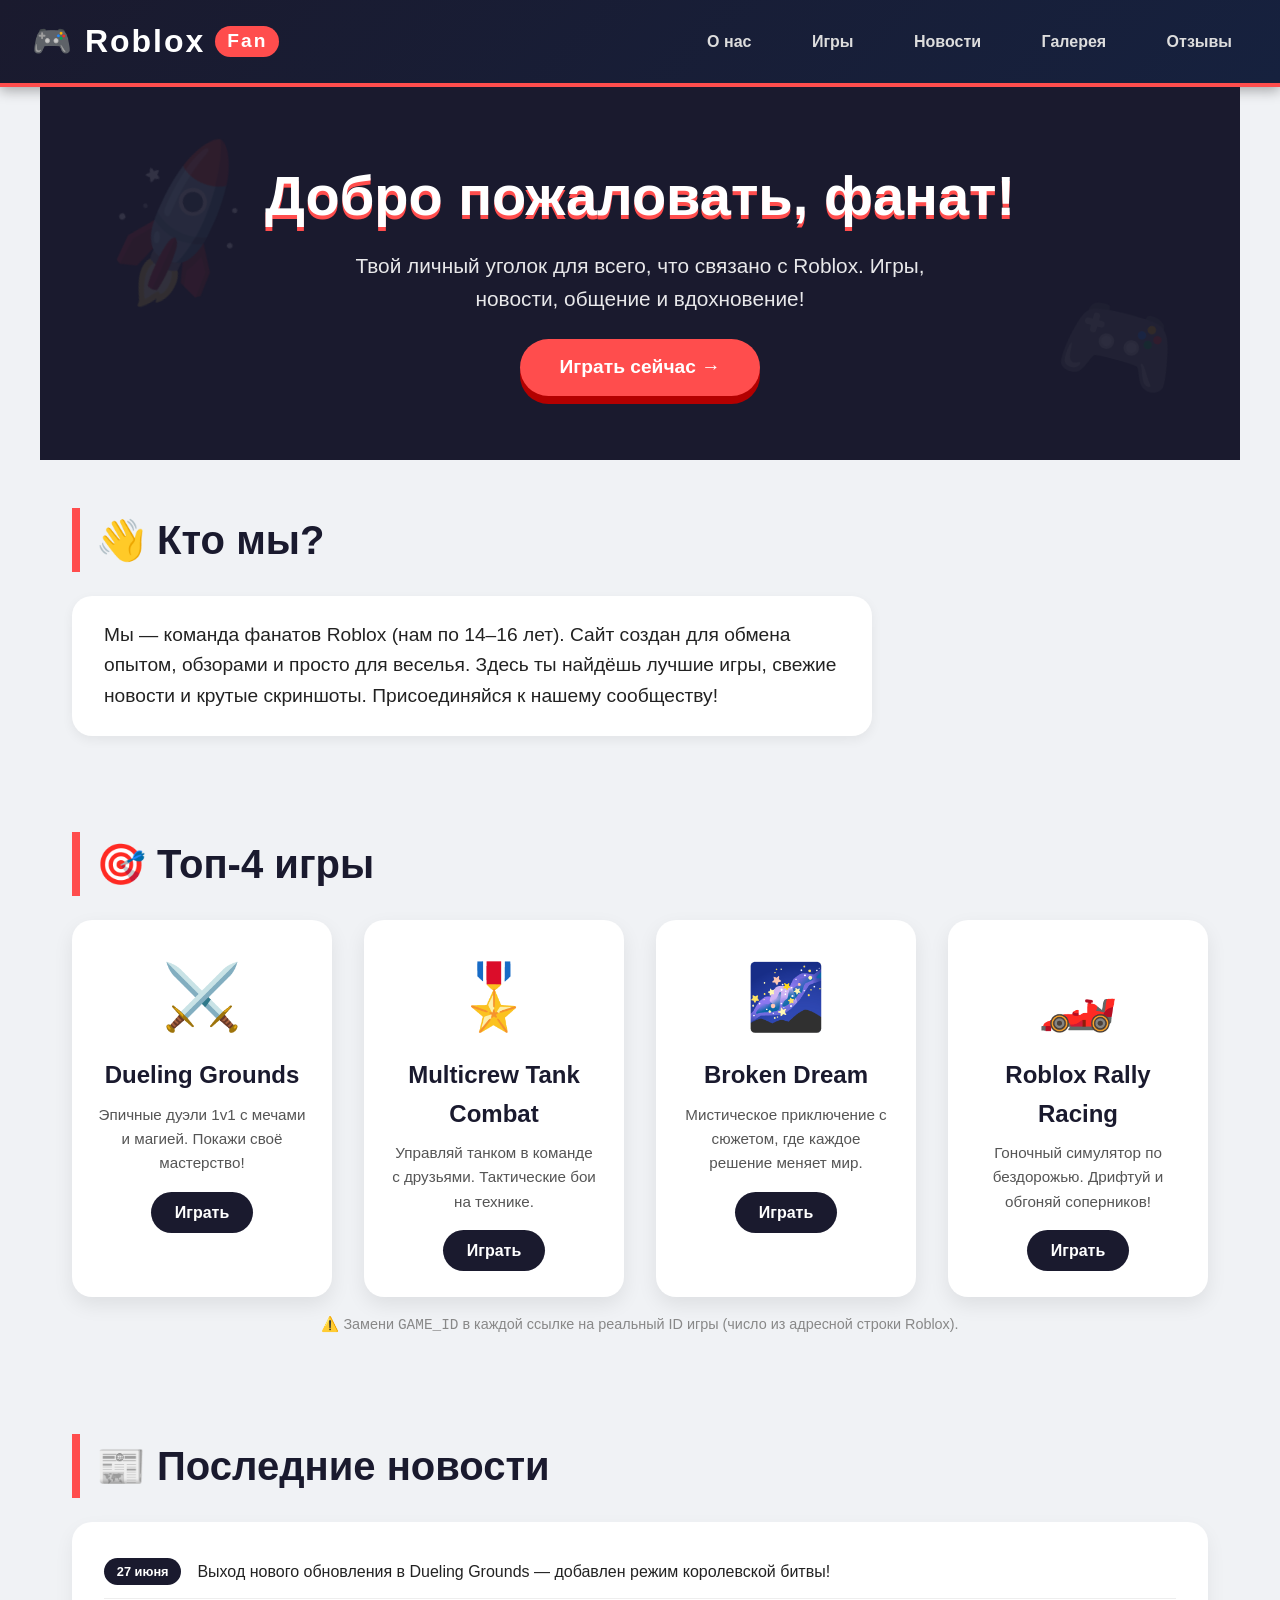
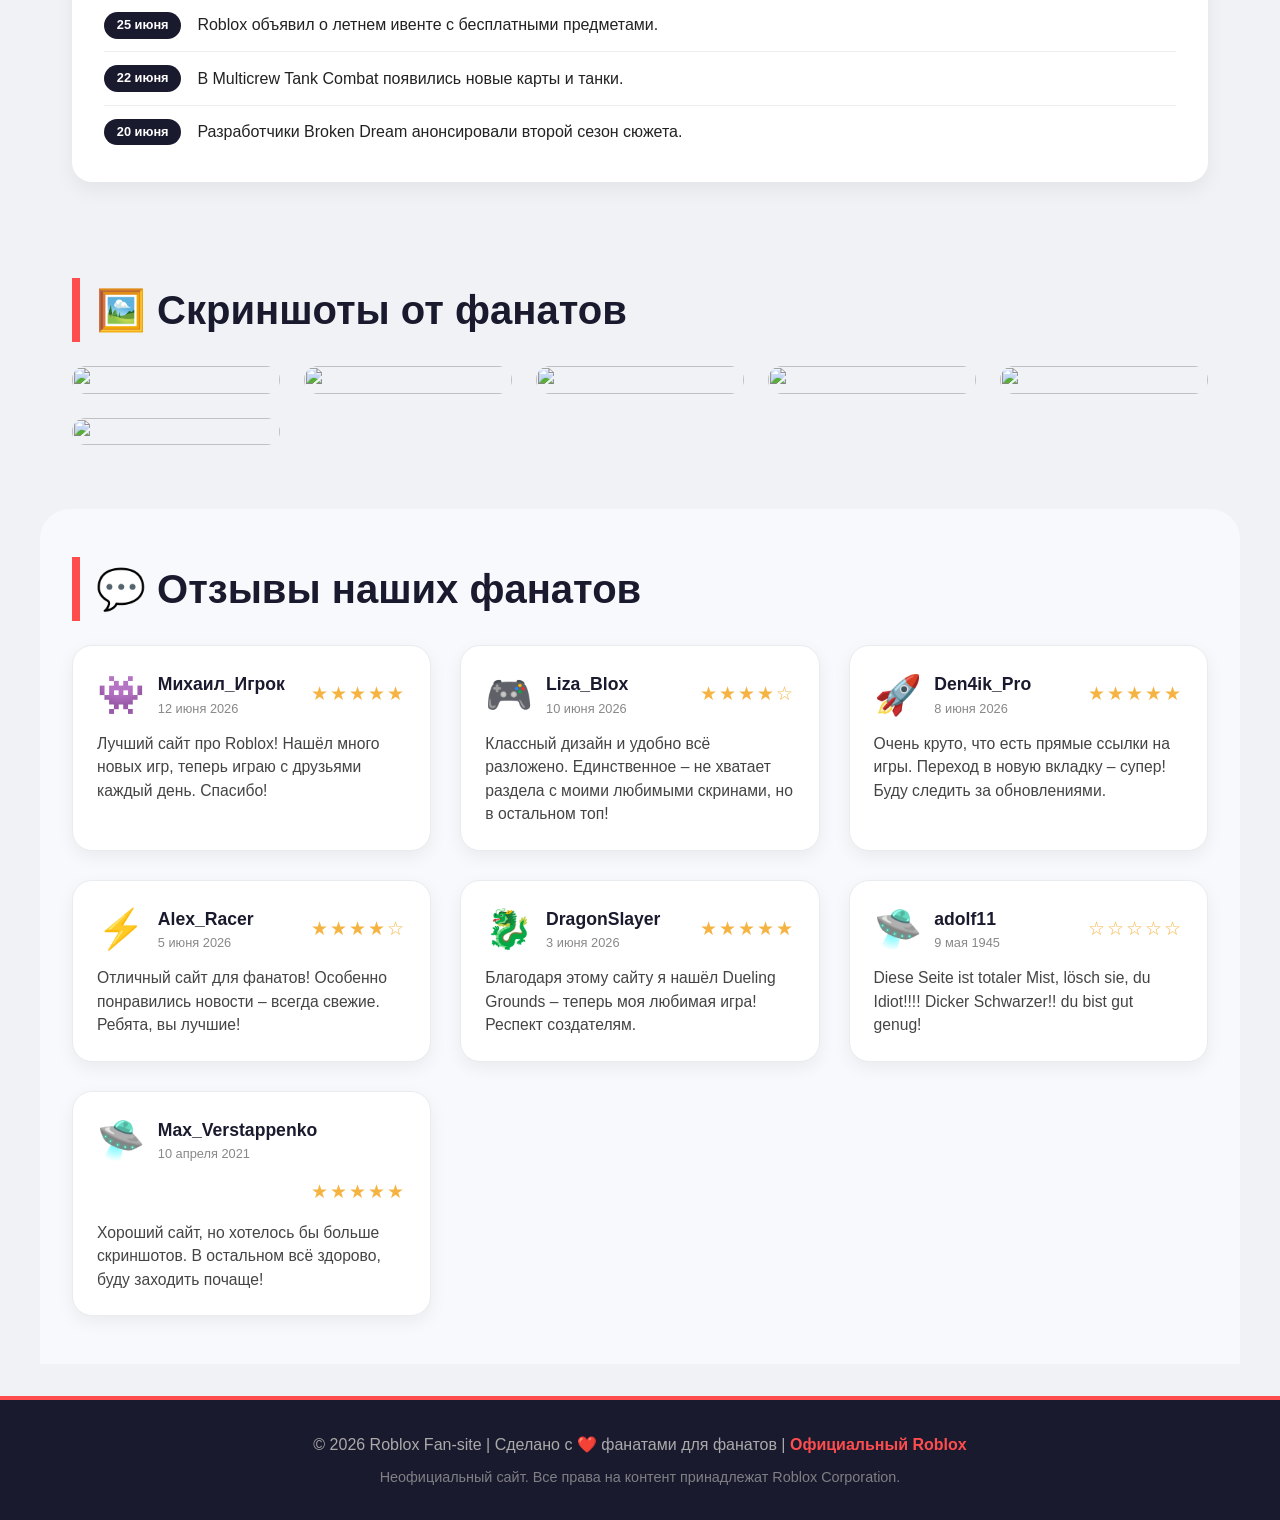
==== index.html @ 7254f6a6 "test" ====
<!DOCTYPE html>
<html lang="ru">
  <head>
    <meta charset="UTF-8" />
    <meta name="viewport" content="width=device-width, initial-scale=1.0" />
    <title>Roblox Фан-сайт</title>
    <style>
      /* ===== Глобальные стили ===== */
      * {
        margin: 0;
        padding: 0;
        box-sizing: border-box;
      }

      body {
        font-family: "Segoe UI", Tahoma, Geneva, Verdana, sans-serif;
        background: #f0f2f5;
        color: #222;
        line-height: 1.6;
      }

      a {
        text-decoration: none;
        color: inherit;
      }

      /* ===== Шапка ===== */
      header {
        background: linear-gradient(135deg, #1a1a2e, #16213e);
        color: white;
        padding: 1rem 2rem;
        display: flex;
        justify-content: space-between;
        align-items: center;
        flex-wrap: wrap;
        border-bottom: 4px solid #ff4d4d;
        box-shadow: 0 4px 12px rgba(0, 0, 0, 0.3);
      }

      .logo {
        font-size: 2rem;
        font-weight: 900;
        letter-spacing: 2px;
        display: flex;
        align-items: center;
        gap: 10px;
      }

      .logo span {
        background: #ff4d4d;
        padding: 0 12px;
        border-radius: 30px;
        font-size: 1.2rem;
        color: #fff;
      }

      nav a {
        color: #ddd;
        margin-left: 1.5rem;
        font-weight: 600;
        transition: 0.3s;
        padding: 0.5rem 1rem;
        border-radius: 30px;
      }

      nav a:hover {
        background: #ff4d4d;
        color: #fff;
        transform: scale(1.05);
      }

      /* ===== Герой ===== */
      .hero {
        background: #1a1a2e;
        color: white;
        text-align: center;
        padding: 4rem 2rem;
        position: relative;
        overflow: hidden;
      }

      .hero::before {
        content: "🚀";
        font-size: 8rem;
        position: absolute;
        left: 5%;
        top: 10%;
        opacity: 0.1;
        transform: rotate(-20deg);
      }

      .hero::after {
        content: "🎮";
        font-size: 6rem;
        position: absolute;
        right: 5%;
        bottom: 10%;
        opacity: 0.1;
        transform: rotate(15deg);
      }

      .hero h1 {
        font-size: 3.5rem;
        font-weight: 900;
        margin-bottom: 0.5rem;
        text-shadow: 0 4px 0 #ff4d4d;
      }

      .hero p {
        font-size: 1.3rem;
        max-width: 600px;
        margin: 0 auto 1.5rem;
        opacity: 0.9;
      }

      .btn {
        display: inline-block;
        background: #ff4d4d;
        color: #fff;
        padding: 0.8rem 2.5rem;
        border-radius: 50px;
        font-weight: 700;
        font-size: 1.2rem;
        transition: 0.3s;
        box-shadow: 0 8px 0 #b30000;
        border: none;
        cursor: pointer;
      }

      .btn:hover {
        transform: translateY(-4px);
        box-shadow: 0 12px 0 #b30000;
        background: #ff6666;
      }

      .btn:active {
        transform: translateY(4px);
        box-shadow: 0 4px 0 #b30000;
      }

      /* ===== Секции ===== */
      section {
        padding: 3rem 2rem;
        max-width: 1200px;
        margin: 0 auto;
      }

      h2 {
        font-size: 2.5rem;
        margin-bottom: 1.5rem;
        border-left: 8px solid #ff4d4d;
        padding-left: 1rem;
        color: #1a1a2e;
      }

      .card-grid {
        display: grid;
        grid-template-columns: repeat(auto-fit, minmax(250px, 1fr));
        gap: 2rem;
      }

      .card {
        background: white;
        border-radius: 20px;
        padding: 1.5rem;
        box-shadow: 0 8px 20px rgba(0, 0, 0, 0.08);
        transition: 0.3s;
        border: 2px solid transparent;
        text-align: center;
      }

      .card:hover {
        transform: translateY(-10px);
        border-color: #ff4d4d;
        box-shadow: 0 16px 40px rgba(255, 77, 77, 0.2);
      }

      .card .icon {
        font-size: 4rem;
        margin-bottom: 0.5rem;
      }

      .card h3 {
        font-size: 1.5rem;
        margin-bottom: 0.5rem;
        color: #1a1a2e;
      }

      .card p {
        color: #555;
        font-size: 0.95rem;
      }

      .card a {
        display: inline-block;
        margin-top: 1rem;
        background: #1a1a2e;
        color: white;
        padding: 0.5rem 1.5rem;
        border-radius: 30px;
        font-weight: 600;
        transition: 0.3s;
      }

      .card a:hover {
        background: #ff4d4d;
      }

      /* ===== Новости ===== */
      .news-list {
        list-style: none;
        background: white;
        border-radius: 20px;
        padding: 1.5rem 2rem;
        box-shadow: 0 8px 20px rgba(0, 0, 0, 0.06);
      }

      .news-list li {
        padding: 0.8rem 0;
        border-bottom: 1px solid #eee;
        display: flex;
        align-items: center;
        gap: 1rem;
      }

      .news-list li:last-child {
        border-bottom: none;
      }

      .news-list .date {
        background: #1a1a2e;
        color: white;
        padding: 0.2rem 0.8rem;
        border-radius: 30px;
        font-size: 0.8rem;
        font-weight: 700;
        white-space: nowrap;
      }

      /* ===== Галерея ===== */
      .gallery {
        display: grid;
        grid-template-columns: repeat(auto-fit, minmax(200px, 1fr));
        gap: 1.5rem;
      }

      /* ===== Исправление для картинок в галерее ===== */
      .gallery-item {
        overflow: hidden; /* чтобы ничего не вылезало за рамки */
        border-radius: 20px; /* закругление уже есть, но повторим для чёткости */
      }

      .gallery-item img {
        width: 100%;
        height: 100%;
        object-fit: cover; /* картинка заполнит контейнер без искажений */
        display: block; /* убирает лишний отступ снизу */
      }

      .gallery-item:hover {
        transform: scale(1.03) rotate(1deg);
        background: #ff4d4d;
      }

      /* ===== Футер ===== */
      footer {
        background: #1a1a2e;
        color: #aaa;
        text-align: center;
        padding: 2rem 1rem;
        margin-top: 2rem;
        border-top: 4px solid #ff4d4d;
      }

      footer a {
        color: #ff4d4d;
        font-weight: 600;
      }

      footer a:hover {
        text-decoration: underline;
      }

      /* ===== Отзывы ===== */
      #reviews {
        background: #f8f9fc;
        border-radius: 30px 30px 0 0;
        padding: 3rem 2rem;
        margin-top: 1rem;
      }

      .reviews-grid {
        display: grid;
        grid-template-columns: repeat(auto-fit, minmax(280px, 1fr));
        gap: 1.8rem;
      }

      .review-card {
        background: white;
        border-radius: 20px;
        padding: 1.5rem;
        box-shadow: 0 6px 18px rgba(0, 0, 0, 0.06);
        transition: 0.3s;
        border: 1px solid #e9ecef;
      }

      .review-card:hover {
        transform: translateY(-6px);
        box-shadow: 0 12px 28px rgba(255, 77, 77, 0.15);
        border-color: #ff4d4d;
      }

      .review-header {
        display: flex;
        align-items: center;
        gap: 0.8rem;
        margin-bottom: 0.8rem;
        flex-wrap: wrap;
      }

      .avatar {
        font-size: 2.4rem;
        line-height: 1;
      }

      .review-name {
        font-weight: 700;
        color: #1a1a2e;
        font-size: 1.1rem;
      }

      .review-date {
        font-size: 0.8rem;
        color: #888;
      }

      .review-stars {
        margin-left: auto;
        color: #f5b342;
        font-size: 1.2rem;
        letter-spacing: 2px;
      }

      .review-text {
        color: #444;
        font-size: 0.98rem;
        line-height: 1.5;
        margin-top: 0.2rem;
      }

      /* ===== Адаптивность ===== */
      @media (max-width: 700px) {
        header {
          flex-direction: column;
          gap: 1rem;
          text-align: center;
        }
        nav a {
          margin: 0 0.5rem;
          display: inline-block;
        }
        .hero h1 {
          font-size: 2.5rem;
        }
        .hero p {
          font-size: 1rem;
        }
        h2 {
          font-size: 2rem;
        }
      }
      /* ===== Модальное окно ===== */
      .modal {
        display: none;
        position: fixed;
        z-index: 9999;
        left: 0;
        top: 0;
        width: 100%;
        height: 100%;
        background-color: rgba(0, 0, 0, 0.92);
        align-items: center;
        justify-content: center;
        animation: fadeIn 0.3s ease;
      }

      .modal-content {
        max-width: 90%;
        max-height: 90%;
        border-radius: 16px;
        box-shadow: 0 0 40px rgba(255, 77, 77, 0.3);
        display: block;
        object-fit: contain;
      }

      .modal-close {
        position: absolute;
        top: 30px;
        right: 40px;
        color: #fff;
        font-size: 50px;
        font-weight: 700;
        cursor: pointer;
        transition: 0.2s;
        line-height: 1;
      }

      .modal-close:hover {
        color: #ff4d4d;
        transform: rotate(90deg);
      }

      #modalCaption {
        position: absolute;
        bottom: 40px;
        left: 50%;
        transform: translateX(-50%);
        color: #fff;
        font-size: 1.2rem;
        background: rgba(0, 0, 0, 0.6);
        padding: 10px 24px;
        border-radius: 30px;
        backdrop-filter: blur(4px);
      }

      @keyframes fadeIn {
        from {
          opacity: 0;
          transform: scale(0.9);
        }
        to {
          opacity: 1;
          transform: scale(1);
        }
      }

      /* Адаптив для модалки */
      @media (max-width: 700px) {
        .modal-close {
          top: 20px;
          right: 20px;
          font-size: 36px;
        }
        #modalCaption {
          font-size: 0.9rem;
          padding: 6px 16px;
          bottom: 20px;
        }
      }
    </style>
  </head>
  <body>
    <!-- ===== ШАПКА ===== -->
    <header>
      <div class="logo">🎮 Roblox<span>Fan</span></div>
      <nav>
        <a href="#about">О нас</a>
        <a href="#games">Игры</a>
        <a href="#news">Новости</a>
        <a href="#gallery">Галерея</a>
        <a href="#reviews">Отзывы</a>
        <!-- ← этот новый -->
      </nav>
    </header>

    <!-- ===== ГЕРОЙ ===== -->
    <section class="hero">
      <h1>Добро пожаловать, фанат!</h1>
      <p>
        Твой личный уголок для всего, что связано с Roblox. Игры, новости,
        общение и вдохновение!
      </p>
      <a
        href="https://www.roblox.com"
        target="_blank"
        rel="noopener noreferrer"
        class="btn"
        >Играть сейчас →</a
      >
    </section>

    <!-- ===== О НАС ===== -->
    <section id="about">
      <h2>👋 Кто мы?</h2>
      <p
        style="
          font-size: 1.2rem;
          max-width: 800px;
          background: white;
          padding: 1.5rem 2rem;
          border-radius: 20px;
          box-shadow: 0 4px 12px rgba(0, 0, 0, 0.06);
        "
      >
        Мы — команда фанатов Roblox (нам по 14–16 лет). Сайт создан для обмена
        опытом, обзорами и просто для веселья. Здесь ты найдёшь лучшие игры,
        свежие новости и крутые скриншоты. Присоединяйся к нашему сообществу!
      </p>
    </section>

    <!-- ===== ЛЮБИМЫЕ ИГРЫ (заменены на твои) ===== -->
    <section id="games">
      <h2>🎯 Топ-4 игры</h2>
      <div class="card-grid">
        <!-- 1. Dueling Grounds -->
        <div class="card">
          <div class="icon">⚔️</div>
          <h3>Dueling Grounds</h3>
          <p>Эпичные дуэли 1v1 с мечами и магией. Покажи своё мастерство!</p>
          <a
            href="https://www.roblox.com/games/94217045453265/Dueling-Grounds"
            target="_blank"
            rel="noopener noreferrer"
            >Играть</a
          >
        </div>
        <!-- 2. Multicrew Tank Combat -->
        <div class="card">
          <div class="icon">🎖️</div>
          <h3>Multicrew Tank Combat</h3>
          <p>
            Управляй танком в команде с друзьями. Тактические бои на технике.
          </p>
          <a
            href="https://www.roblox.com/games/GAME_ID/Multicrew-Tank-Combat"
            target="_blank"
            rel="noopener noreferrer"
            >Играть</a
          >
        </div>
        <!-- 3. Broken Dream -->
        <div class="card">
          <div class="icon">🌌</div>
          <h3>Broken Dream</h3>
          <p>
            Мистическое приключение с сюжетом, где каждое решение меняет мир.
          </p>
          <a
            href="https://www.roblox.com/games/GAME_ID/Broken-Dream"
            target="_blank"
            rel="noopener noreferrer"
            >Играть</a
          >
        </div>
        <!-- 4. Roblox Rally Racing -->
        <div class="card">
          <div class="icon">🏎️</div>
          <h3>Roblox Rally Racing</h3>
          <p>Гоночный симулятор по бездорожью. Дрифтуй и обгоняй соперников!</p>
          <a
            href="https://www.roblox.com/games/GAME_ID/Roblox-Rally-Racing"
            target="_blank"
            rel="noopener noreferrer"
            >Играть</a
          >
        </div>
      </div>
      <!-- Подсказка по замене ID -->
      <p
        style="
          margin-top: 1rem;
          font-size: 0.9rem;
          color: #888;
          text-align: center;
        "
      >
        ⚠️ Замени <code>GAME_ID</code> в каждой ссылке на реальный ID игры
        (число из адресной строки Roblox).
      </p>
    </section>

    <!-- ===== НОВОСТИ ===== -->
    <section id="news">
      <h2>📰 Последние новости</h2>
      <ul class="news-list">
        <li>
          <span class="date">27 июня</span> Выход нового обновления в Dueling
          Grounds — добавлен режим королевской битвы!
        </li>
        <li>
          <span class="date">25 июня</span> Roblox объявил о летнем ивенте с
          бесплатными предметами.
        </li>
        <li>
          <span class="date">22 июня</span> В Multicrew Tank Combat появились
          новые карты и танки.
        </li>
        <li>
          <span class="date">20 июня</span> Разработчики Broken Dream
          анонсировали второй сезон сюжета.
        </li>
      </ul>
    </section>

    <!-- ===== ГАЛЕРЕЯ ===== -->
    <section id="gallery">
      <h2>🖼️ Скриншоты от фанатов</h2>
      <div class="gallery">
        <div class="gallery-item">
          <img
            class=""
            src="https://tr.rbxcdn.com/180DAY-9b030fc8ed119bd354ba9e9aab7adaa2/768/432/Image/Webp/noFilter"
            alt=""
          />
        </div>
        <div class="gallery-item">
          <img
            class=""
            src="https://tr.rbxcdn.com/180DAY-9b030fc8ed119bd354ba9e9aab7adaa2/768/432/Image/Webp/noFilter"
            alt=""
          />
        </div>
        <div class="gallery-item">
          <img
            class=""
            src="https://tr.rbxcdn.com/180DAY-9b030fc8ed119bd354ba9e9aab7adaa2/768/432/Image/Webp/noFilter"
            alt=""
          />
        </div>
        <div class="gallery-item">
          <img
            class=""
            src="https://tr.rbxcdn.com/180DAY-9b030fc8ed119bd354ba9e9aab7adaa2/768/432/Image/Webp/noFilter"
            alt=""
          />
        </div>
        <div class="gallery-item">
          <img
            class=""
            src="https://tr.rbxcdn.com/180DAY-9b030fc8ed119bd354ba9e9aab7adaa2/768/432/Image/Webp/noFilter"
            alt=""
          />
        </div>
        <div class="gallery-item">
          <img
            class=""
            src="https://tr.rbxcdn.com/180DAY-9b030fc8ed119bd354ba9e9aab7adaa2/768/432/Image/Webp/noFilter"
            alt=""
          />
        </div>
      </div>
    </section>
    <!-- ===== ОТЗЫВЫ ===== -->
    <section id="reviews">
      <h2>💬 Отзывы наших фанатов</h2>
      <div class="reviews-grid">
        <!-- Отзыв 1 -->
        <div class="review-card">
          <div class="review-header">
            <span class="avatar">👾</span>
            <div>
              <div class="review-name">Михаил_Игрок</div>
              <div class="review-date">12 июня 2026</div>
            </div>
            <div class="review-stars">★★★★★</div>
          </div>
          <p class="review-text">
            Лучший сайт про Roblox! Нашёл много новых игр, теперь играю с
            друзьями каждый день. Спасибо!
          </p>
        </div>

        <!-- Отзыв 2 -->
        <div class="review-card">
          <div class="review-header">
            <span class="avatar">🎮</span>
            <div>
              <div class="review-name">Liza_Blox</div>
              <div class="review-date">10 июня 2026</div>
            </div>
            <div class="review-stars">★★★★☆</div>
          </div>
          <p class="review-text">
            Классный дизайн и удобно всё разложено. Единственное – не хватает
            раздела с моими любимыми скринами, но в остальном топ!
          </p>
        </div>

        <!-- Отзыв 3 -->
        <div class="review-card">
          <div class="review-header">
            <span class="avatar">🚀</span>
            <div>
              <div class="review-name">Den4ik_Pro</div>
              <div class="review-date">8 июня 2026</div>
            </div>
            <div class="review-stars">★★★★★</div>
          </div>
          <p class="review-text">
            Очень круто, что есть прямые ссылки на игры. Переход в новую вкладку
            – супер! Буду следить за обновлениями.
          </p>
        </div>

        <!-- Отзыв 4 -->
        <div class="review-card">
          <div class="review-header">
            <span class="avatar">⚡</span>
            <div>
              <div class="review-name">Alex_Racer</div>
              <div class="review-date">5 июня 2026</div>
            </div>
            <div class="review-stars">★★★★☆</div>
          </div>
          <p class="review-text">
            Отличный сайт для фанатов! Особенно понравились новости – всегда
            свежие. Ребята, вы лучшие!
          </p>
        </div>

        <!-- Отзыв 5 -->
        <div class="review-card">
          <div class="review-header">
            <span class="avatar">🐉</span>
            <div>
              <div class="review-name">DragonSlayer</div>
              <div class="review-date">3 июня 2026</div>
            </div>
            <div class="review-stars">★★★★★</div>
          </div>
          <p class="review-text">
            Благодаря этому сайту я нашёл Dueling Grounds – теперь моя любимая
            игра! Респект создателям.
          </p>
        </div>

        <!-- Отзыв 6 -->
        <div class="review-card">
          <div class="review-header">
            <span class="avatar">🛸</span>
            <div>
              <div class="review-name">adolf11</div>
              <div class="review-date">9 мая 1945</div>
            </div>
            <div class="review-stars">☆☆☆☆☆</div>
          </div>
          <p class="review-text">
            Diese Seite ist totaler Mist, lösch sie, du Idiot!!!! Dicker
            Schwarzer!! du bist gut genug!
          </p>
        </div>
        <div class="review-card">
          <div class="review-header">
            <span class="avatar">🛸</span>
            <div>
              <div class="review-name">Max_Verstappenko</div>
              <div class="review-date">10 апреля 2021</div>
            </div>
            <div class="review-stars">★★★★★</div>
          </div>
          <p class="review-text">
            Хороший сайт, но хотелось бы больше скриншотов. В остальном всё
            здорово, буду заходить почаще!
          </p>
        </div>
      </div>
    </section>
    <!-- ===== ФУТЕР ===== -->
    <footer>
      <p>
        © 2026 Roblox Fan-site | Сделано с ❤️ фанатами для фанатов |
        <a
          href="https://www.roblox.com"
          target="_blank"
          rel="noopener noreferrer"
          >Официальный Roblox</a
        >
      </p>
      <p style="margin-top: 0.5rem; font-size: 0.9rem; opacity: 0.7">
        Неофициальный сайт. Все права на контент принадлежат Roblox Corporation.
      </p>
    </footer>
    <!-- ===== МОДАЛЬНОЕ ОКНО ДЛЯ ПРОСМОТРА КАРТИНОК ===== -->
    <div id="imageModal" class="modal">
      <span class="modal-close">&times;</span>
      <img
        class="modal-content"
        id="modalImage"
        src=""
        alt="Увеличенное изображение"
      />
      <div id="modalCaption"></div>
    </div>
    <script>
      // Получаем элементы модального окна
      var modal = document.getElementById("imageModal");
      var modalImg = document.getElementById("modalImage");
      var caption = document.getElementById("modalCaption");
      var closeBtn = document.getElementsByClassName("modal-close")[0];

      // Клик по любой картинке в галерее (используем делегирование)
      document
        .querySelector(".gallery")
        .addEventListener("click", function (e) {
          var img = e.target.closest("img");
          if (!img) return; // если кликнули не по картинке

          // Открываем модальное окно
          modal.style.display = "flex";
          modalImg.src = img.src;
          caption.textContent = img.alt || "Скриншот";
          document.body.style.overflow = "hidden"; // блокируем скролл
        });

      // Закрытие по кнопке ✕
      closeBtn.addEventListener("click", function () {
        modal.style.display = "none";
        document.body.style.overflow = "auto";
      });

      // Закрытие по клику на фон (сам модальный контейнер)
      modal.addEventListener("click", function (e) {
        if (e.target === modal) {
          modal.style.display = "none";
          document.body.style.overflow = "auto";
        }
      });

      // Закрытие по клавише ESC
      document.addEventListener("keydown", function (e) {
        if (e.key === "Escape" && modal.style.display === "flex") {
          modal.style.display = "none";
          document.body.style.overflow = "auto";
        }
      });
    </script>
  </body>
</html>
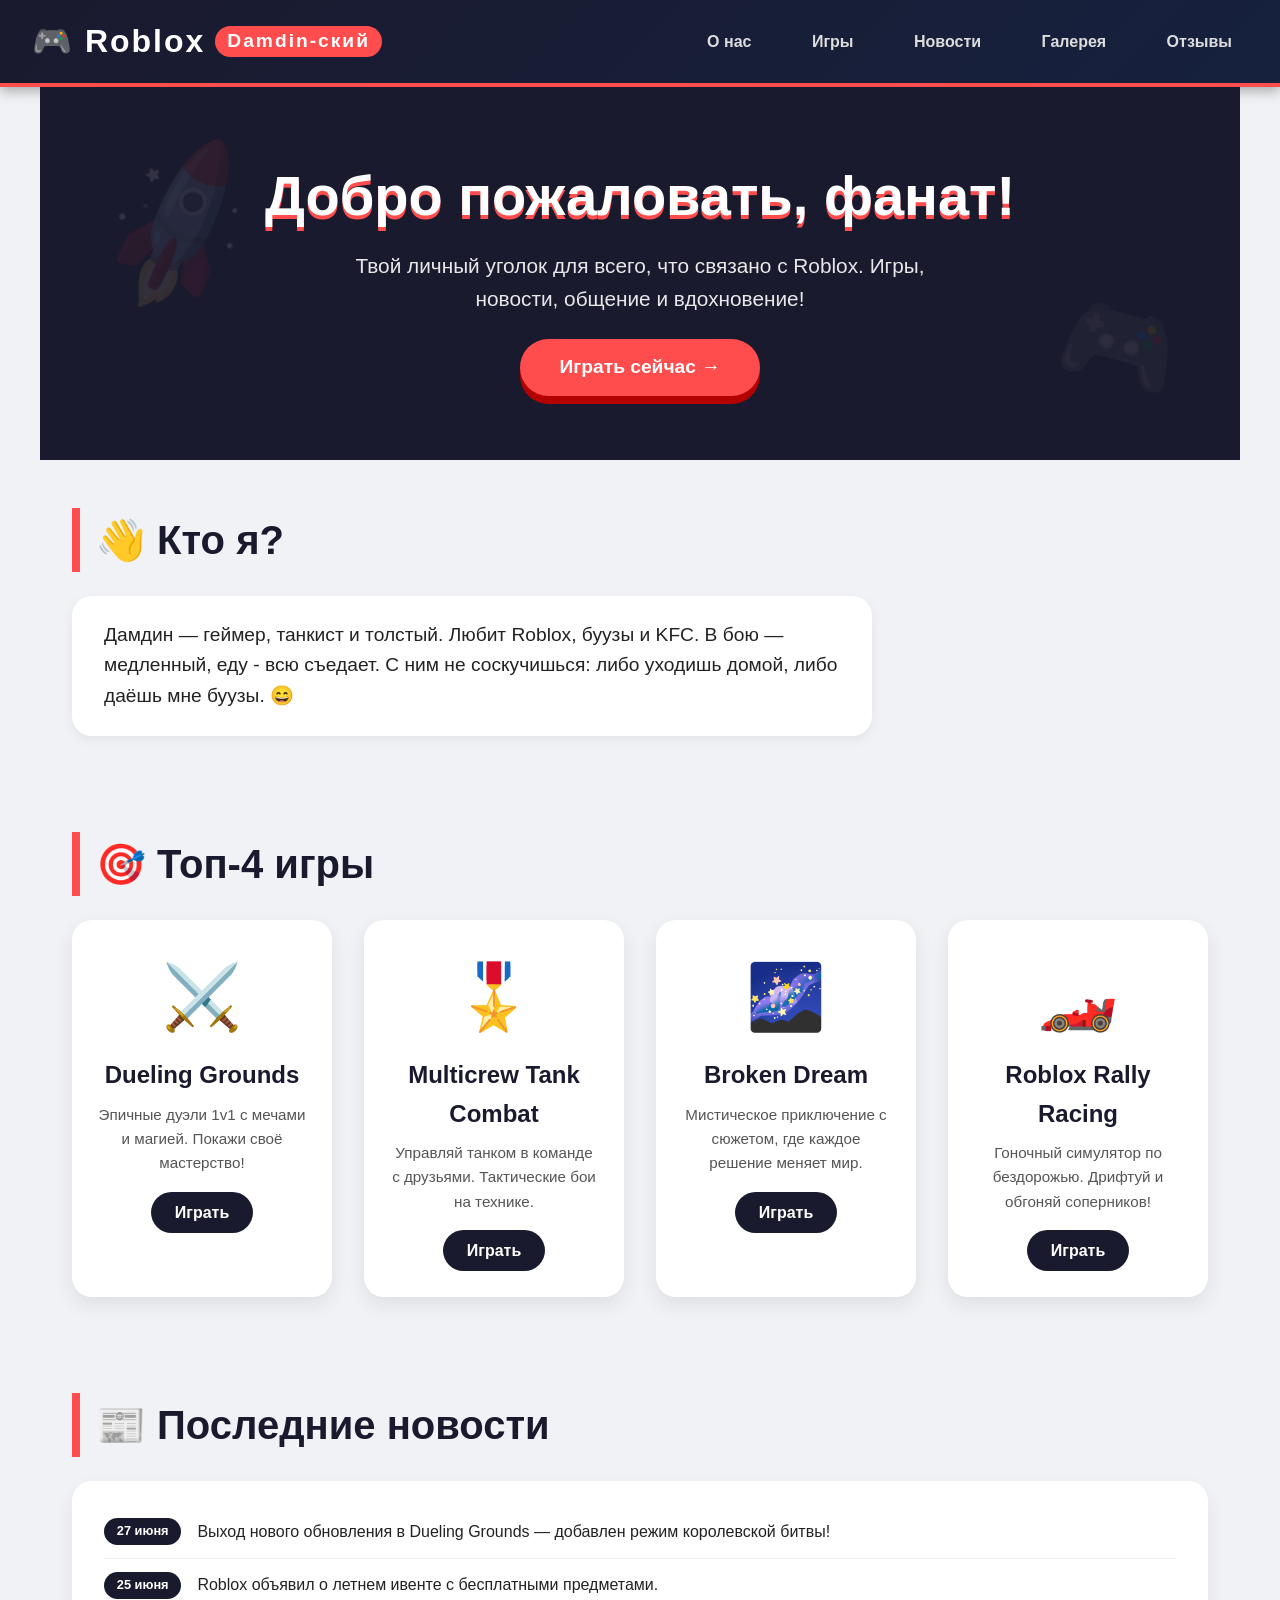
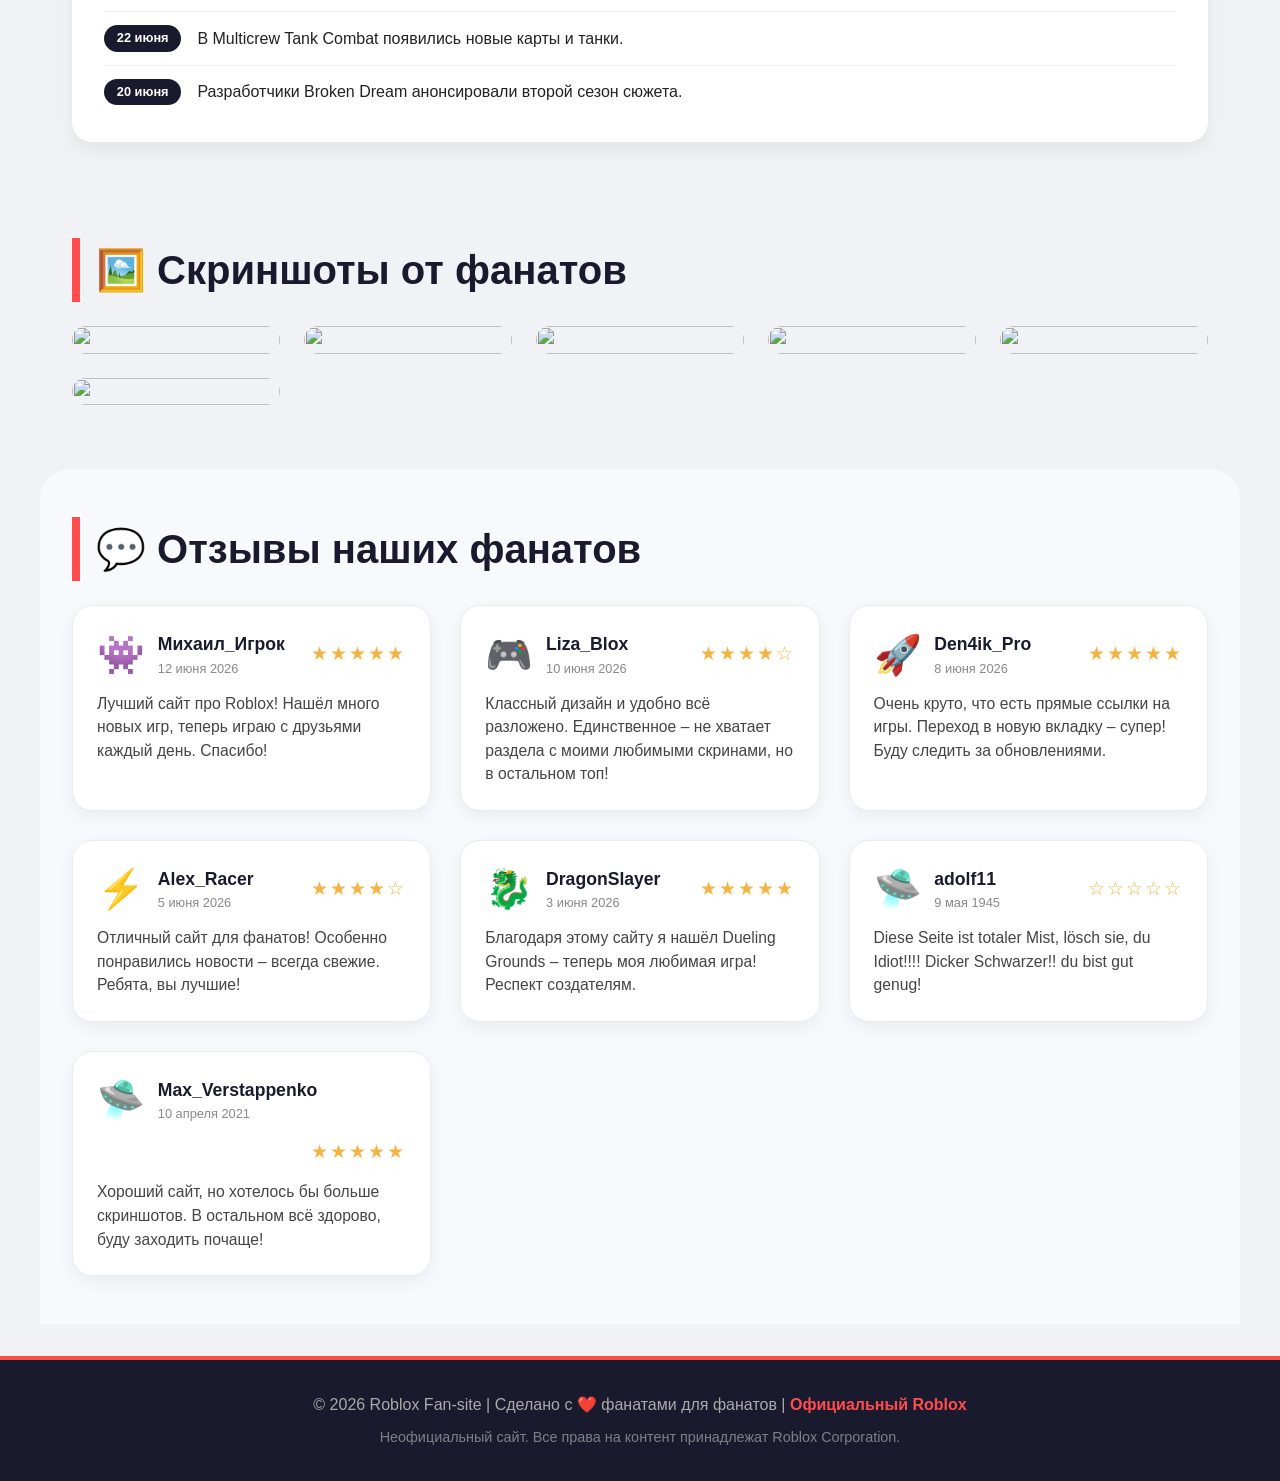
==== commit f6a358e9: "лого" ====
--- a/index.html
+++ b/index.html
@@ -452,7 +452,7 @@
   <body>
     <!-- ===== ШАПКА ===== -->
     <header>
-      <div class="logo">🎮 Roblox<span>Fan</span></div>
+      <div class="logo">🎮 Roblox<span>Damdin-ский</span></div>
       <nav>
         <a href="#about">О нас</a>
         <a href="#games">Игры</a>
@@ -481,7 +481,7 @@
 
     <!-- ===== О НАС ===== -->
     <section id="about">
-      <h2>👋 Кто мы?</h2>
+      <h2>👋 Кто я?</h2>
       <p
         style="
           font-size: 1.2rem;
@@ -492,9 +492,9 @@
           box-shadow: 0 4px 12px rgba(0, 0, 0, 0.06);
         "
       >
-        Мы — команда фанатов Roblox (нам по 14–16 лет). Сайт создан для обмена
-        опытом, обзорами и просто для веселья. Здесь ты найдёшь лучшие игры,
-        свежие новости и крутые скриншоты. Присоединяйся к нашему сообществу!
+      Дамдин — геймер, танкист и толстый. Любит Roblox, буузы и KFC.
+      В бою — медленный, еду - всю съедает.
+      С ним не соскучишься: либо уходишь домой, либо даёшь мне буузы. 😄
       </p>
     </section>
 
@@ -522,7 +522,7 @@
             Управляй танком в команде с друзьями. Тактические бои на технике.
           </p>
           <a
-            href="https://www.roblox.com/games/GAME_ID/Multicrew-Tank-Combat"
+            href="https://www.roblox.com/games/95721658376580/Multicrew-Tank-Combat"
             target="_blank"
             rel="noopener noreferrer"
             >Играть</a
@@ -536,7 +536,7 @@
             Мистическое приключение с сюжетом, где каждое решение меняет мир.
           </p>
           <a
-            href="https://www.roblox.com/games/GAME_ID/Broken-Dream"
+            href="https://www.roblox.com/games/96775630583143/Broken-Dream"
             target="_blank"
             rel="noopener noreferrer"
             >Играть</a
@@ -548,25 +548,14 @@
           <h3>Roblox Rally Racing</h3>
           <p>Гоночный симулятор по бездорожью. Дрифтуй и обгоняй соперников!</p>
           <a
-            href="https://www.roblox.com/games/GAME_ID/Roblox-Rally-Racing"
+            href="https://www.roblox.com/games/4992570197/Roblox-Rally-Racing"
             target="_blank"
             rel="noopener noreferrer"
             >Играть</a
           >
         </div>
       </div>
-      <!-- Подсказка по замене ID -->
-      <p
-        style="
-          margin-top: 1rem;
-          font-size: 0.9rem;
-          color: #888;
-          text-align: center;
-        "
-      >
-        ⚠️ Замени <code>GAME_ID</code> в каждой ссылке на реальный ID игры
-        (число из адресной строки Roblox).
-      </p>
+      
     </section>
 
     <!-- ===== НОВОСТИ ===== -->
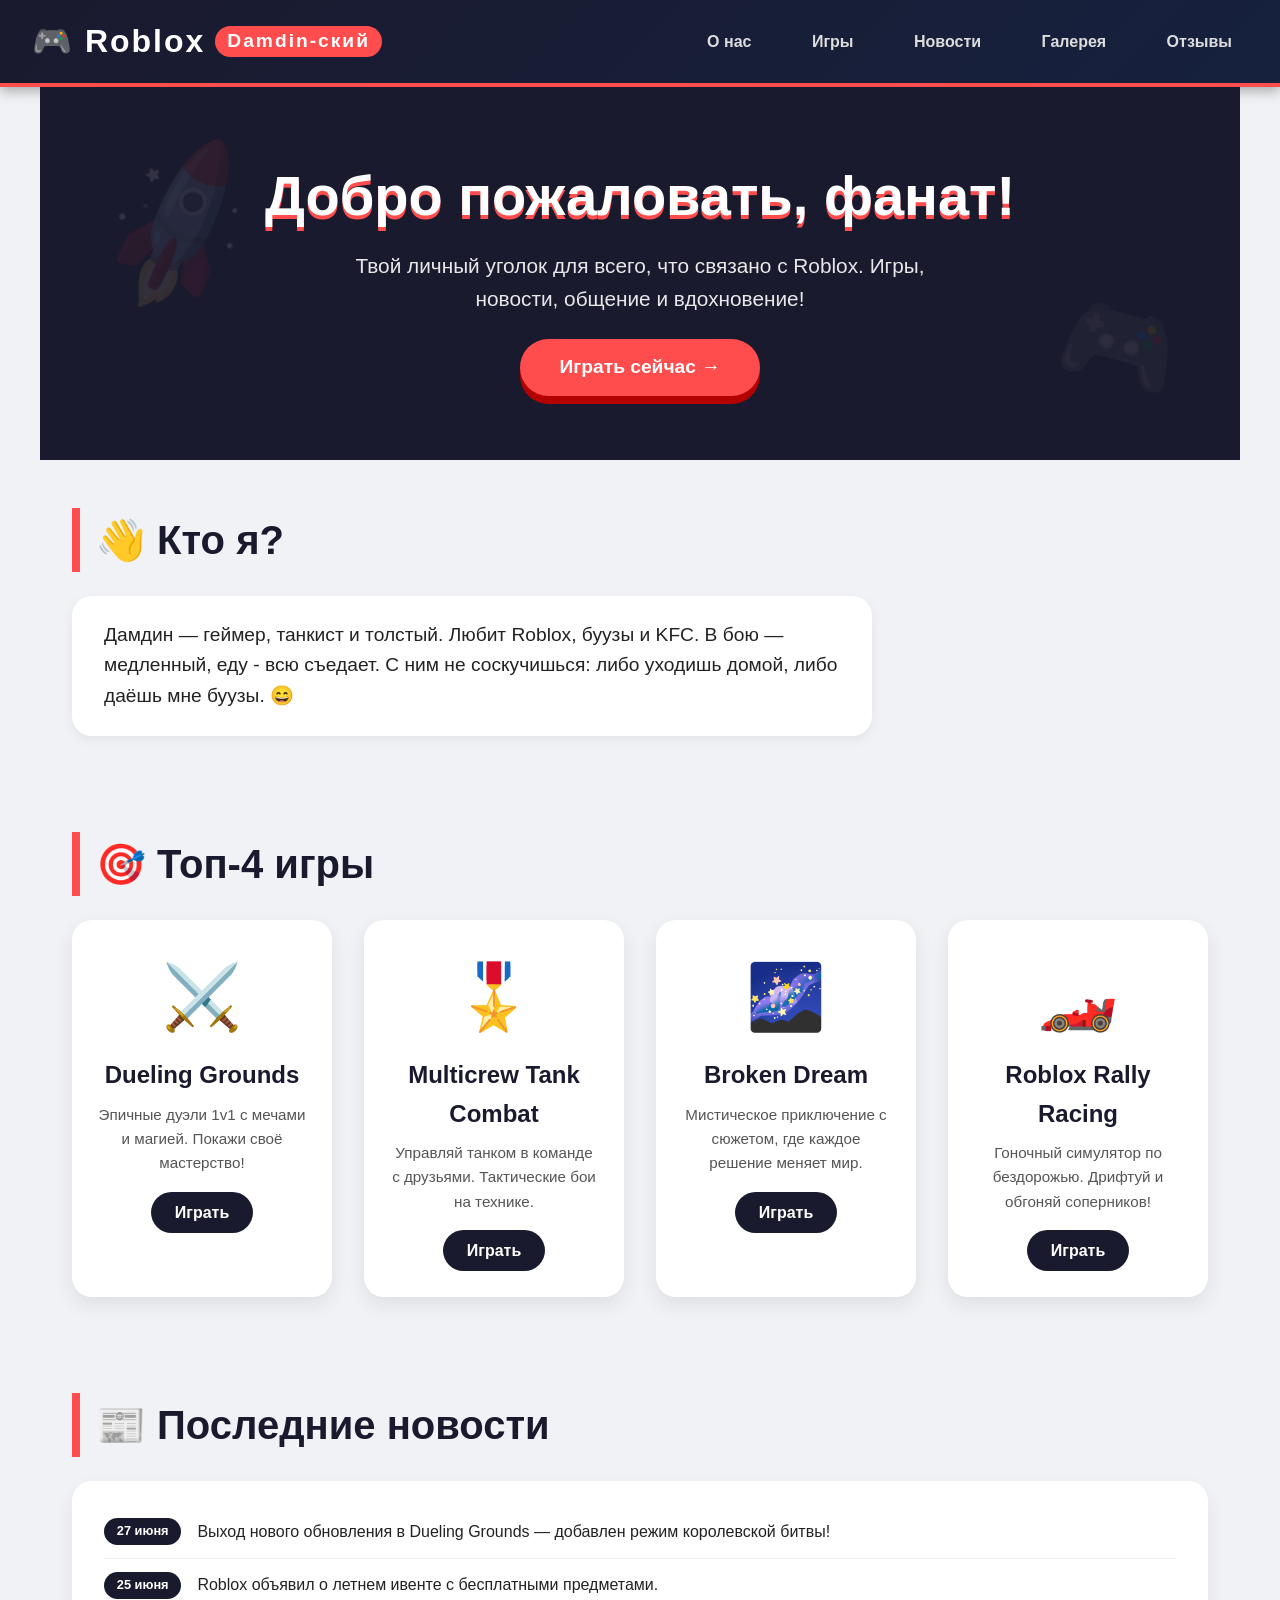
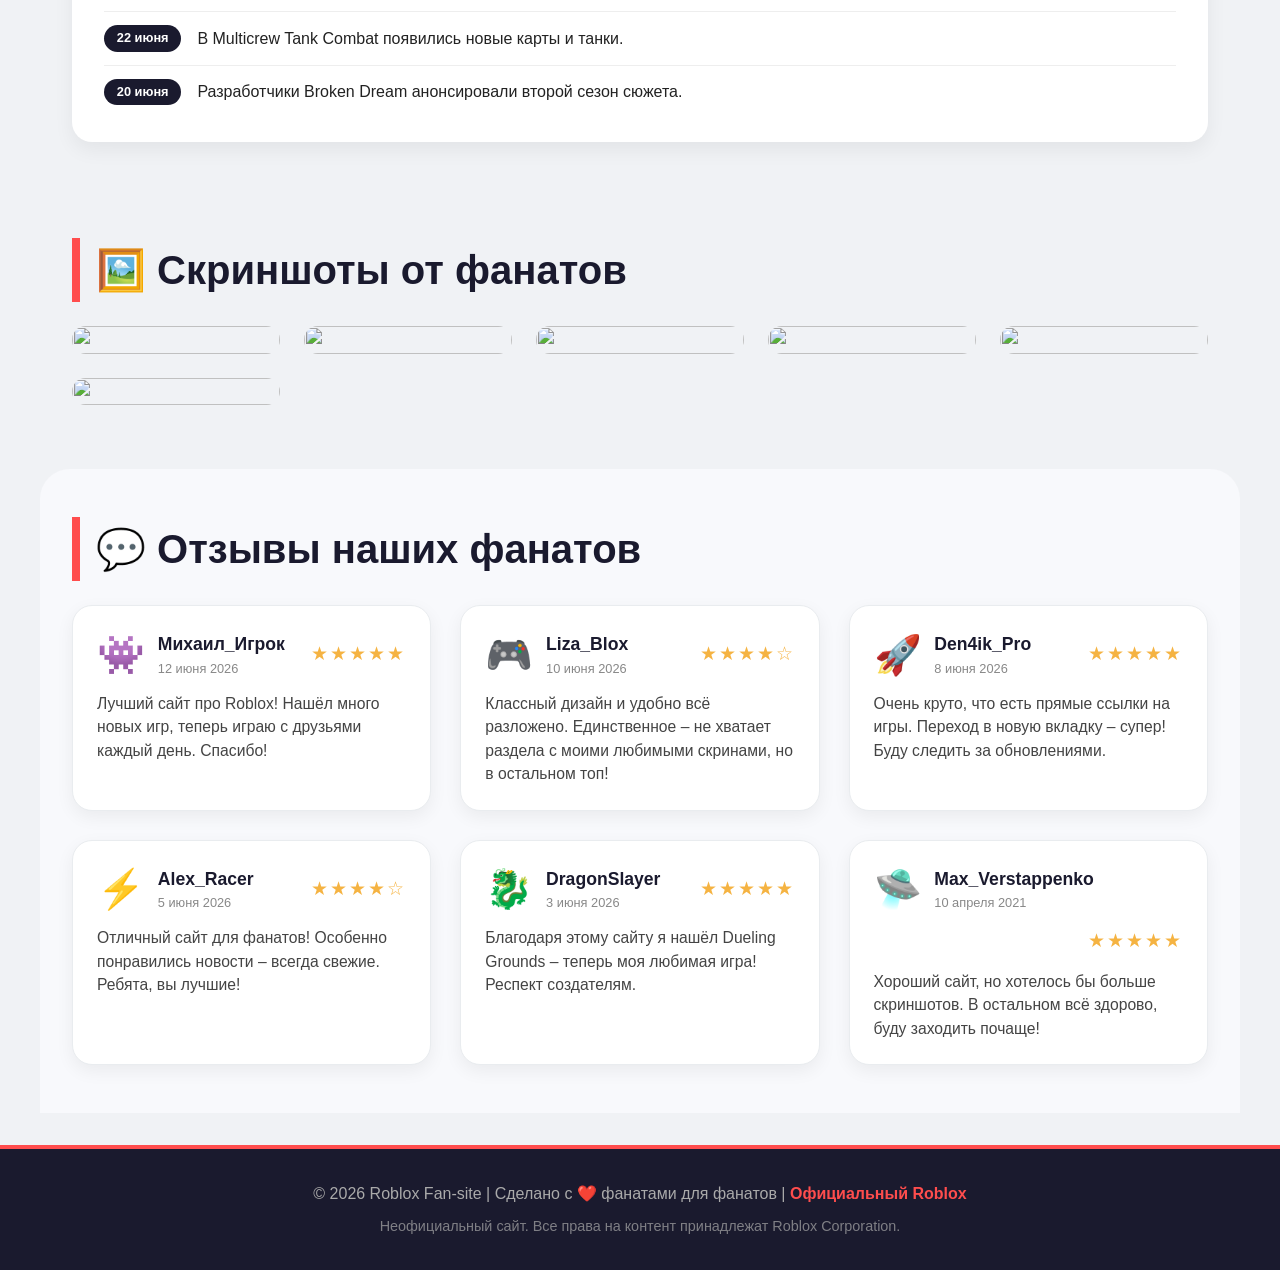
==== commit 4f96ab49: "фв" ====
--- a/index.html
+++ b/index.html
@@ -492,9 +492,9 @@
           box-shadow: 0 4px 12px rgba(0, 0, 0, 0.06);
         "
       >
-      Дамдин — геймер, танкист и толстый. Любит Roblox, буузы и KFC.
-      В бою — медленный, еду - всю съедает.
-      С ним не соскучишься: либо уходишь домой, либо даёшь мне буузы. 😄
+        Дамдин — геймер, танкист и толстый. Любит Roblox, буузы и KFC. В бою —
+        медленный, еду - всю съедает. С ним не соскучишься: либо уходишь домой,
+        либо даёшь мне буузы. 😄
       </p>
     </section>
 
@@ -555,7 +555,6 @@
           >
         </div>
       </div>
-      
     </section>
 
     <!-- ===== НОВОСТИ ===== -->
@@ -714,20 +713,6 @@
         </div>
 
         <!-- Отзыв 6 -->
-        <div class="review-card">
-          <div class="review-header">
-            <span class="avatar">🛸</span>
-            <div>
-              <div class="review-name">adolf11</div>
-              <div class="review-date">9 мая 1945</div>
-            </div>
-            <div class="review-stars">☆☆☆☆☆</div>
-          </div>
-          <p class="review-text">
-            Diese Seite ist totaler Mist, lösch sie, du Idiot!!!! Dicker
-            Schwarzer!! du bist gut genug!
-          </p>
-        </div>
         <div class="review-card">
           <div class="review-header">
             <span class="avatar">🛸</span>
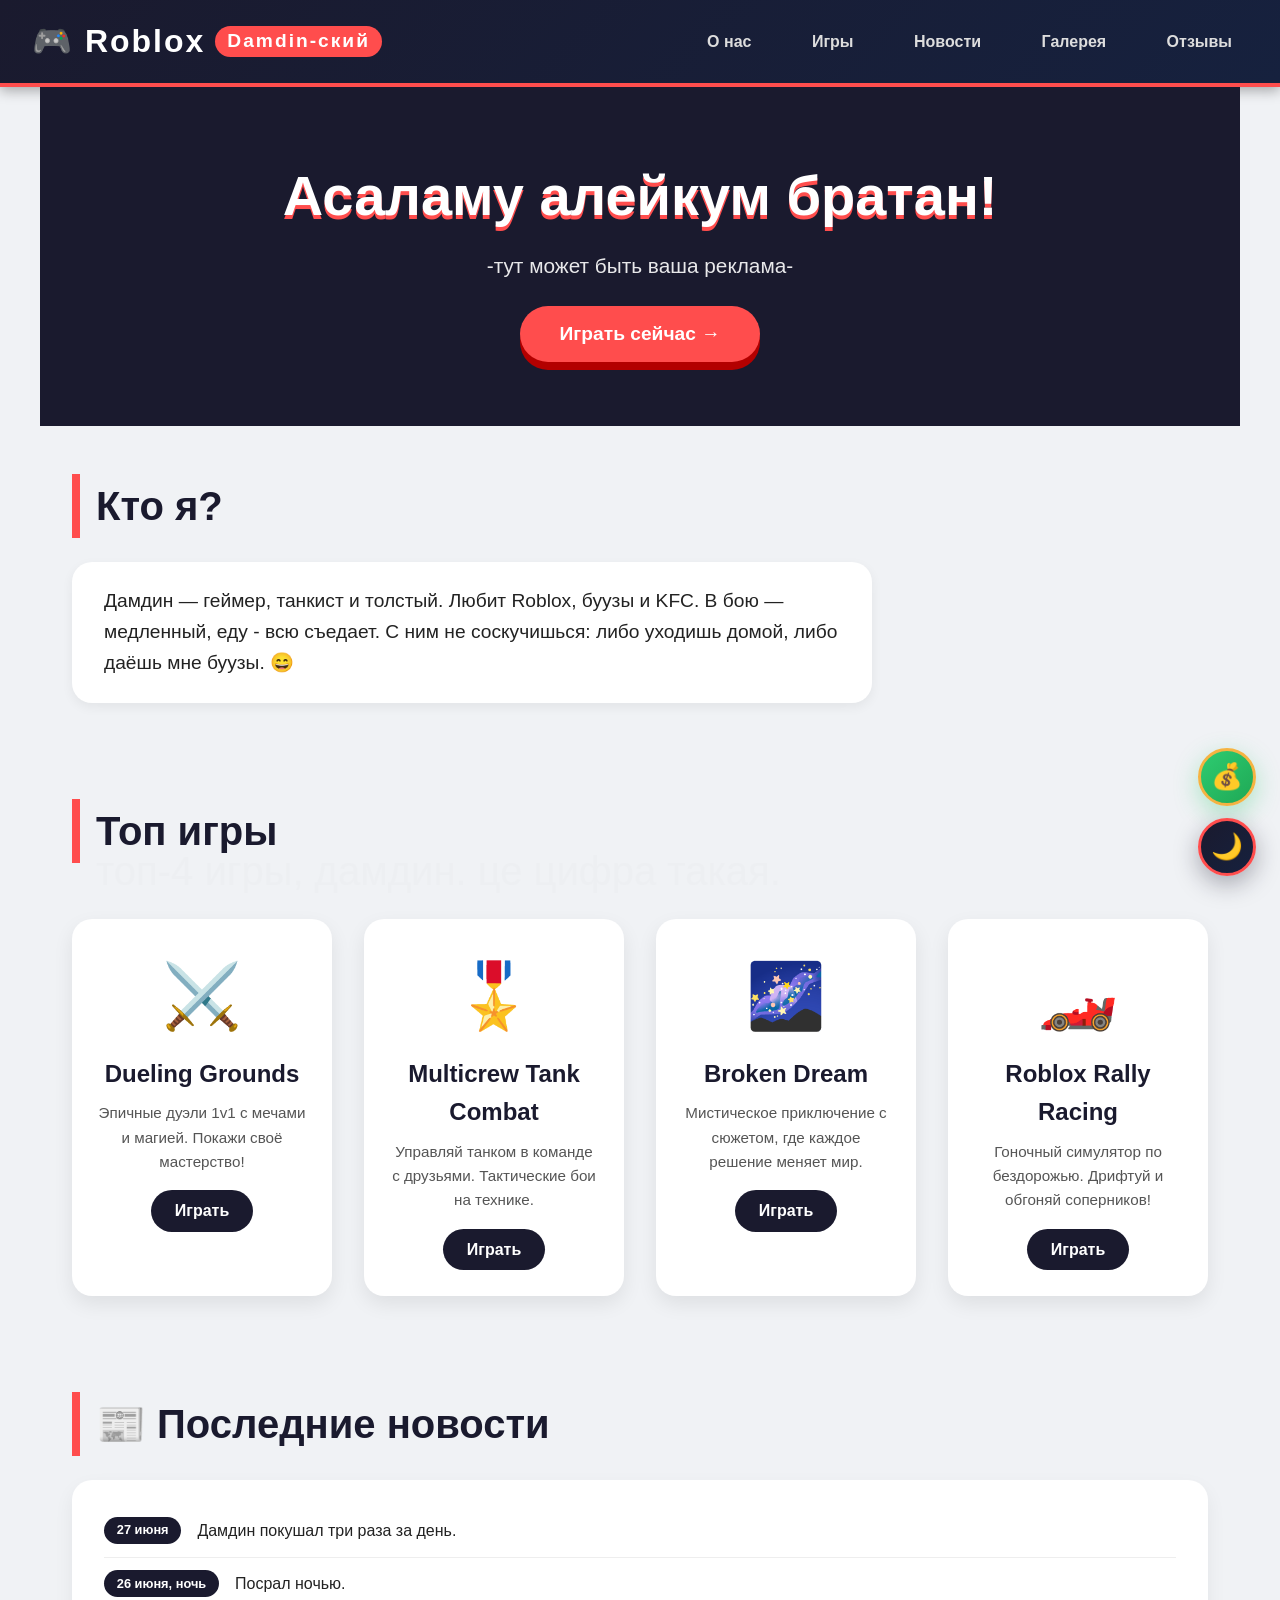
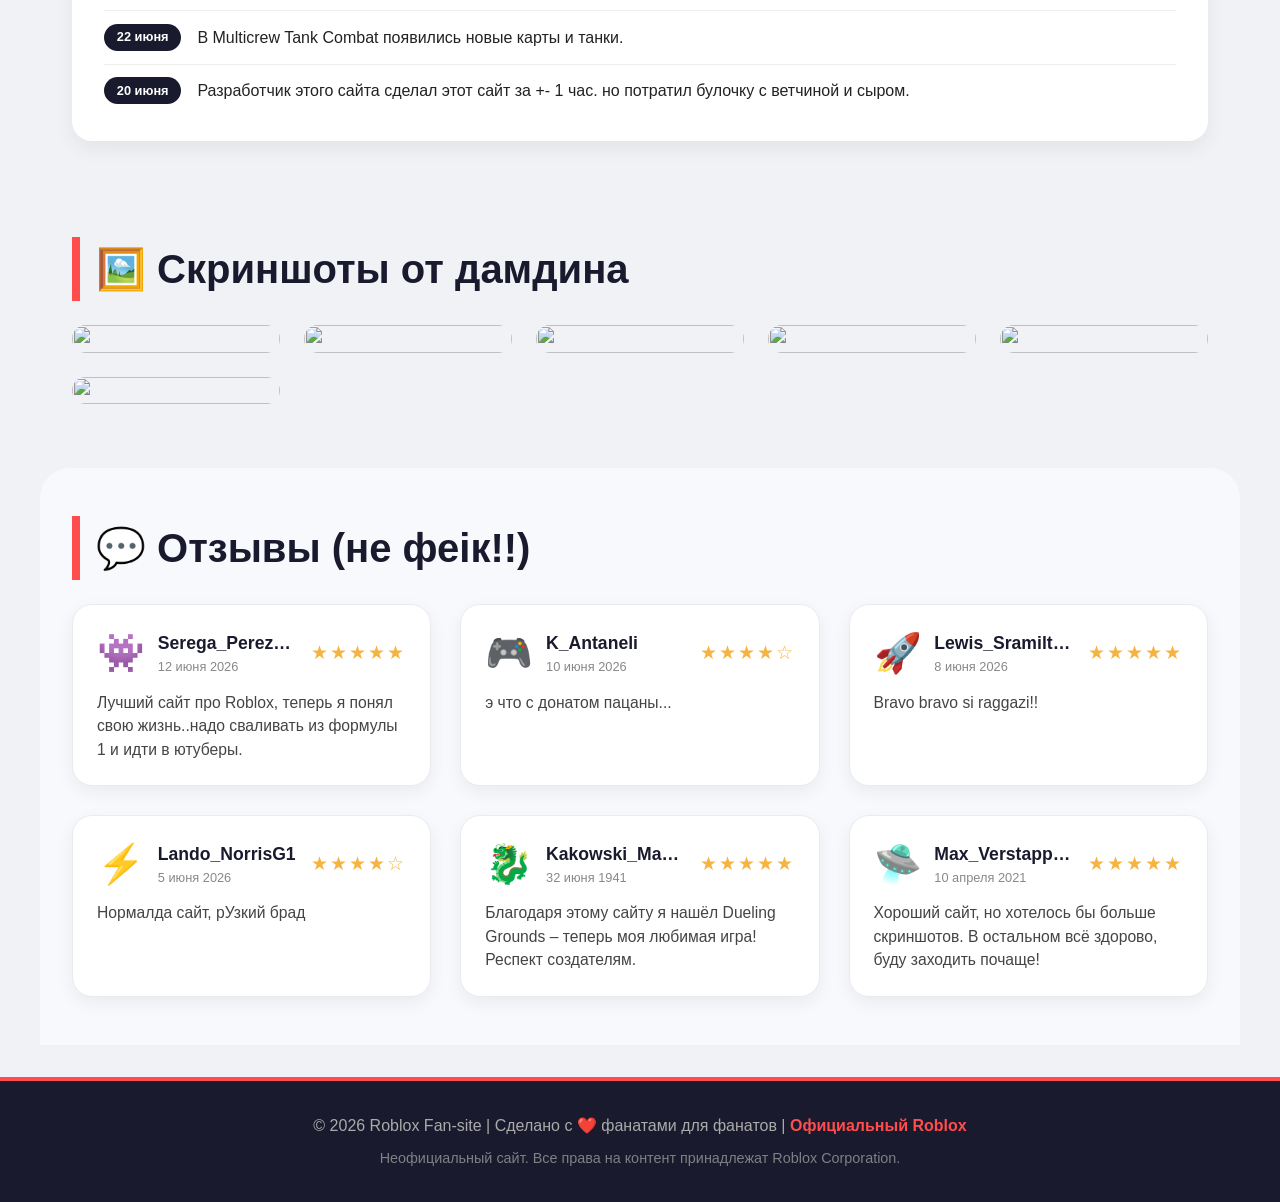
==== commit 4b82ce4d: "доработка" ====
--- a/index.html
+++ b/index.html
@@ -4,450 +4,8 @@
     <meta charset="UTF-8" />
     <meta name="viewport" content="width=device-width, initial-scale=1.0" />
     <title>Roblox Фан-сайт</title>
-    <style>
-      /* ===== Глобальные стили ===== */
-      * {
-        margin: 0;
-        padding: 0;
-        box-sizing: border-box;
-      }
-
-      body {
-        font-family: "Segoe UI", Tahoma, Geneva, Verdana, sans-serif;
-        background: #f0f2f5;
-        color: #222;
-        line-height: 1.6;
-      }
-
-      a {
-        text-decoration: none;
-        color: inherit;
-      }
-
-      /* ===== Шапка ===== */
-      header {
-        background: linear-gradient(135deg, #1a1a2e, #16213e);
-        color: white;
-        padding: 1rem 2rem;
-        display: flex;
-        justify-content: space-between;
-        align-items: center;
-        flex-wrap: wrap;
-        border-bottom: 4px solid #ff4d4d;
-        box-shadow: 0 4px 12px rgba(0, 0, 0, 0.3);
-      }
-
-      .logo {
-        font-size: 2rem;
-        font-weight: 900;
-        letter-spacing: 2px;
-        display: flex;
-        align-items: center;
-        gap: 10px;
-      }
-
-      .logo span {
-        background: #ff4d4d;
-        padding: 0 12px;
-        border-radius: 30px;
-        font-size: 1.2rem;
-        color: #fff;
-      }
-
-      nav a {
-        color: #ddd;
-        margin-left: 1.5rem;
-        font-weight: 600;
-        transition: 0.3s;
-        padding: 0.5rem 1rem;
-        border-radius: 30px;
-      }
-
-      nav a:hover {
-        background: #ff4d4d;
-        color: #fff;
-        transform: scale(1.05);
-      }
-
-      /* ===== Герой ===== */
-      .hero {
-        background: #1a1a2e;
-        color: white;
-        text-align: center;
-        padding: 4rem 2rem;
-        position: relative;
-        overflow: hidden;
-      }
-
-      .hero::before {
-        content: "🚀";
-        font-size: 8rem;
-        position: absolute;
-        left: 5%;
-        top: 10%;
-        opacity: 0.1;
-        transform: rotate(-20deg);
-      }
-
-      .hero::after {
-        content: "🎮";
-        font-size: 6rem;
-        position: absolute;
-        right: 5%;
-        bottom: 10%;
-        opacity: 0.1;
-        transform: rotate(15deg);
-      }
-
-      .hero h1 {
-        font-size: 3.5rem;
-        font-weight: 900;
-        margin-bottom: 0.5rem;
-        text-shadow: 0 4px 0 #ff4d4d;
-      }
-
-      .hero p {
-        font-size: 1.3rem;
-        max-width: 600px;
-        margin: 0 auto 1.5rem;
-        opacity: 0.9;
-      }
-
-      .btn {
-        display: inline-block;
-        background: #ff4d4d;
-        color: #fff;
-        padding: 0.8rem 2.5rem;
-        border-radius: 50px;
-        font-weight: 700;
-        font-size: 1.2rem;
-        transition: 0.3s;
-        box-shadow: 0 8px 0 #b30000;
-        border: none;
-        cursor: pointer;
-      }
-
-      .btn:hover {
-        transform: translateY(-4px);
-        box-shadow: 0 12px 0 #b30000;
-        background: #ff6666;
-      }
-
-      .btn:active {
-        transform: translateY(4px);
-        box-shadow: 0 4px 0 #b30000;
-      }
-
-      /* ===== Секции ===== */
-      section {
-        padding: 3rem 2rem;
-        max-width: 1200px;
-        margin: 0 auto;
-      }
-
-      h2 {
-        font-size: 2.5rem;
-        margin-bottom: 1.5rem;
-        border-left: 8px solid #ff4d4d;
-        padding-left: 1rem;
-        color: #1a1a2e;
-      }
-
-      .card-grid {
-        display: grid;
-        grid-template-columns: repeat(auto-fit, minmax(250px, 1fr));
-        gap: 2rem;
-      }
-
-      .card {
-        background: white;
-        border-radius: 20px;
-        padding: 1.5rem;
-        box-shadow: 0 8px 20px rgba(0, 0, 0, 0.08);
-        transition: 0.3s;
-        border: 2px solid transparent;
-        text-align: center;
-      }
-
-      .card:hover {
-        transform: translateY(-10px);
-        border-color: #ff4d4d;
-        box-shadow: 0 16px 40px rgba(255, 77, 77, 0.2);
-      }
-
-      .card .icon {
-        font-size: 4rem;
-        margin-bottom: 0.5rem;
-      }
-
-      .card h3 {
-        font-size: 1.5rem;
-        margin-bottom: 0.5rem;
-        color: #1a1a2e;
-      }
-
-      .card p {
-        color: #555;
-        font-size: 0.95rem;
-      }
-
-      .card a {
-        display: inline-block;
-        margin-top: 1rem;
-        background: #1a1a2e;
-        color: white;
-        padding: 0.5rem 1.5rem;
-        border-radius: 30px;
-        font-weight: 600;
-        transition: 0.3s;
-      }
-
-      .card a:hover {
-        background: #ff4d4d;
-      }
-
-      /* ===== Новости ===== */
-      .news-list {
-        list-style: none;
-        background: white;
-        border-radius: 20px;
-        padding: 1.5rem 2rem;
-        box-shadow: 0 8px 20px rgba(0, 0, 0, 0.06);
-      }
-
-      .news-list li {
-        padding: 0.8rem 0;
-        border-bottom: 1px solid #eee;
-        display: flex;
-        align-items: center;
-        gap: 1rem;
-      }
-
-      .news-list li:last-child {
-        border-bottom: none;
-      }
-
-      .news-list .date {
-        background: #1a1a2e;
-        color: white;
-        padding: 0.2rem 0.8rem;
-        border-radius: 30px;
-        font-size: 0.8rem;
-        font-weight: 700;
-        white-space: nowrap;
-      }
-
-      /* ===== Галерея ===== */
-      .gallery {
-        display: grid;
-        grid-template-columns: repeat(auto-fit, minmax(200px, 1fr));
-        gap: 1.5rem;
-      }
-
-      /* ===== Исправление для картинок в галерее ===== */
-      .gallery-item {
-        overflow: hidden; /* чтобы ничего не вылезало за рамки */
-        border-radius: 20px; /* закругление уже есть, но повторим для чёткости */
-      }
-
-      .gallery-item img {
-        width: 100%;
-        height: 100%;
-        object-fit: cover; /* картинка заполнит контейнер без искажений */
-        display: block; /* убирает лишний отступ снизу */
-      }
-
-      .gallery-item:hover {
-        transform: scale(1.03) rotate(1deg);
-        background: #ff4d4d;
-      }
-
-      /* ===== Футер ===== */
-      footer {
-        background: #1a1a2e;
-        color: #aaa;
-        text-align: center;
-        padding: 2rem 1rem;
-        margin-top: 2rem;
-        border-top: 4px solid #ff4d4d;
-      }
-
-      footer a {
-        color: #ff4d4d;
-        font-weight: 600;
-      }
-
-      footer a:hover {
-        text-decoration: underline;
-      }
-
-      /* ===== Отзывы ===== */
-      #reviews {
-        background: #f8f9fc;
-        border-radius: 30px 30px 0 0;
-        padding: 3rem 2rem;
-        margin-top: 1rem;
-      }
-
-      .reviews-grid {
-        display: grid;
-        grid-template-columns: repeat(auto-fit, minmax(280px, 1fr));
-        gap: 1.8rem;
-      }
-
-      .review-card {
-        background: white;
-        border-radius: 20px;
-        padding: 1.5rem;
-        box-shadow: 0 6px 18px rgba(0, 0, 0, 0.06);
-        transition: 0.3s;
-        border: 1px solid #e9ecef;
-      }
-
-      .review-card:hover {
-        transform: translateY(-6px);
-        box-shadow: 0 12px 28px rgba(255, 77, 77, 0.15);
-        border-color: #ff4d4d;
-      }
-
-      .review-header {
-        display: flex;
-        align-items: center;
-        gap: 0.8rem;
-        margin-bottom: 0.8rem;
-        flex-wrap: wrap;
-      }
-
-      .avatar {
-        font-size: 2.4rem;
-        line-height: 1;
-      }
-
-      .review-name {
-        font-weight: 700;
-        color: #1a1a2e;
-        font-size: 1.1rem;
-      }
-
-      .review-date {
-        font-size: 0.8rem;
-        color: #888;
-      }
-
-      .review-stars {
-        margin-left: auto;
-        color: #f5b342;
-        font-size: 1.2rem;
-        letter-spacing: 2px;
-      }
-
-      .review-text {
-        color: #444;
-        font-size: 0.98rem;
-        line-height: 1.5;
-        margin-top: 0.2rem;
-      }
-
-      /* ===== Адаптивность ===== */
-      @media (max-width: 700px) {
-        header {
-          flex-direction: column;
-          gap: 1rem;
-          text-align: center;
-        }
-        nav a {
-          margin: 0 0.5rem;
-          display: inline-block;
-        }
-        .hero h1 {
-          font-size: 2.5rem;
-        }
-        .hero p {
-          font-size: 1rem;
-        }
-        h2 {
-          font-size: 2rem;
-        }
-      }
-      /* ===== Модальное окно ===== */
-      .modal {
-        display: none;
-        position: fixed;
-        z-index: 9999;
-        left: 0;
-        top: 0;
-        width: 100%;
-        height: 100%;
-        background-color: rgba(0, 0, 0, 0.92);
-        align-items: center;
-        justify-content: center;
-        animation: fadeIn 0.3s ease;
-      }
-
-      .modal-content {
-        max-width: 90%;
-        max-height: 90%;
-        border-radius: 16px;
-        box-shadow: 0 0 40px rgba(255, 77, 77, 0.3);
-        display: block;
-        object-fit: contain;
-      }
-
-      .modal-close {
-        position: absolute;
-        top: 30px;
-        right: 40px;
-        color: #fff;
-        font-size: 50px;
-        font-weight: 700;
-        cursor: pointer;
-        transition: 0.2s;
-        line-height: 1;
-      }
-
-      .modal-close:hover {
-        color: #ff4d4d;
-        transform: rotate(90deg);
-      }
-
-      #modalCaption {
-        position: absolute;
-        bottom: 40px;
-        left: 50%;
-        transform: translateX(-50%);
-        color: #fff;
-        font-size: 1.2rem;
-        background: rgba(0, 0, 0, 0.6);
-        padding: 10px 24px;
-        border-radius: 30px;
-        backdrop-filter: blur(4px);
-      }
-
-      @keyframes fadeIn {
-        from {
-          opacity: 0;
-          transform: scale(0.9);
-        }
-        to {
-          opacity: 1;
-          transform: scale(1);
-        }
-      }
-
-      /* Адаптив для модалки */
-      @media (max-width: 700px) {
-        .modal-close {
-          top: 20px;
-          right: 20px;
-          font-size: 36px;
-        }
-        #modalCaption {
-          font-size: 0.9rem;
-          padding: 6px 16px;
-          bottom: 20px;
-        }
-      }
-    </style>
+    <script src="js/theme-init.js"></script>
+    <link rel="stylesheet" href="css/style.css" />
   </head>
   <body>
     <!-- ===== ШАПКА ===== -->
@@ -465,11 +23,8 @@
 
     <!-- ===== ГЕРОЙ ===== -->
     <section class="hero">
-      <h1>Добро пожаловать, фанат!</h1>
-      <p>
-        Твой личный уголок для всего, что связано с Roblox. Игры, новости,
-        общение и вдохновение!
-      </p>
+      <h1>Асаламу алейкум братан!</h1>
+      <p>-тут может быть ваша реклама-</p>
       <a
         href="https://www.roblox.com"
         target="_blank"
@@ -481,17 +36,8 @@
 
     <!-- ===== О НАС ===== -->
     <section id="about">
-      <h2>👋 Кто я?</h2>
-      <p
-        style="
-          font-size: 1.2rem;
-          max-width: 800px;
-          background: white;
-          padding: 1.5rem 2rem;
-          border-radius: 20px;
-          box-shadow: 0 4px 12px rgba(0, 0, 0, 0.06);
-        "
-      >
+      <h2>Кто я?</h2>
+      <p class="about-box">
         Дамдин — геймер, танкист и толстый. Любит Roblox, буузы и KFC. В бою —
         медленный, еду - всю съедает. С ним не соскучишься: либо уходишь домой,
         либо даёшь мне буузы. 😄
@@ -500,7 +46,8 @@
 
     <!-- ===== ЛЮБИМЫЕ ИГРЫ (заменены на твои) ===== -->
     <section id="games">
-      <h2>🎯 Топ-4 игры</h2>
+      <h2> Топ игры</h2>
+      <p class="section-hint">топ-4 игры, дамдин. це цифра такая.</p>
       <div class="card-grid">
         <!-- 1. Dueling Grounds -->
         <div class="card">
@@ -562,27 +109,24 @@
       <h2>📰 Последние новости</h2>
       <ul class="news-list">
         <li>
-          <span class="date">27 июня</span> Выход нового обновления в Dueling
-          Grounds — добавлен режим королевской битвы!
+          <span class="date">27 июня</span> Дамдин покушал три раза за день.
         </li>
         <li>
-          <span class="date">25 июня</span> Roblox объявил о летнем ивенте с
-          бесплатными предметами.
+          <span class="date">26 июня, ночь</span> Посрал ночью.
         </li>
         <li>
           <span class="date">22 июня</span> В Multicrew Tank Combat появились
           новые карты и танки.
         </li>
         <li>
-          <span class="date">20 июня</span> Разработчики Broken Dream
-          анонсировали второй сезон сюжета.
+          <span class="date">20 июня</span> Разработчик этого сайта сделал этот сайт за +- 1 час. но потратил булочку с ветчиной и сыром.
         </li>
       </ul>
     </section>
 
     <!-- ===== ГАЛЕРЕЯ ===== -->
     <section id="gallery">
-      <h2>🖼️ Скриншоты от фанатов</h2>
+      <h2>🖼️ Скриншоты от дамдина</h2>
       <div class="gallery">
         <div class="gallery-item">
           <img
@@ -594,35 +138,35 @@
         <div class="gallery-item">
           <img
             class=""
-            src="https://tr.rbxcdn.com/180DAY-9b030fc8ed119bd354ba9e9aab7adaa2/768/432/Image/Webp/noFilter"
-            alt=""
-          />
-        </div>
-        <div class="gallery-item">
-          <img
-            class=""
-            src="https://tr.rbxcdn.com/180DAY-9b030fc8ed119bd354ba9e9aab7adaa2/768/432/Image/Webp/noFilter"
-            alt=""
-          />
-        </div>
-        <div class="gallery-item">
-          <img
-            class=""
-            src="https://tr.rbxcdn.com/180DAY-9b030fc8ed119bd354ba9e9aab7adaa2/768/432/Image/Webp/noFilter"
-            alt=""
-          />
-        </div>
-        <div class="gallery-item">
-          <img
-            class=""
-            src="https://tr.rbxcdn.com/180DAY-9b030fc8ed119bd354ba9e9aab7adaa2/768/432/Image/Webp/noFilter"
-            alt=""
-          />
-        </div>
-        <div class="gallery-item">
-          <img
-            class=""
-            src="https://tr.rbxcdn.com/180DAY-9b030fc8ed119bd354ba9e9aab7adaa2/768/432/Image/Webp/noFilter"
+            src="https://tr.rbxcdn.com/180DAY-4a53e7b82d74694f9a0fccf4b20ada51/768/432/Image/Webp/noFilter"
+            alt=""
+          />
+        </div>
+        <div class="gallery-item">
+          <img
+            class=""
+            src="https://tr.rbxcdn.com/180DAY-aec674168f3255fd603db27303302c0b/768/432/Image/Webp/noFilter"
+            alt=""
+          />
+        </div>
+        <div class="gallery-item">
+          <img
+            class=""
+            src="https://tr.rbxcdn.com/180DAY-a5e6d696f37e44a39f6e99c667b3da56/768/432/Image/Webp/noFilter"
+            alt=""
+          />
+        </div>
+        <div class="gallery-item">
+          <img
+            class=""
+            src="https://tr.rbxcdn.com/180DAY-f78fff682f82dcae2236c0bf2fcc61fd/768/432/Image/Webp/noFilter"
+            alt=""
+          />
+        </div>
+        <div class="gallery-item">
+          <img
+            class=""
+            src="https://tr.rbxcdn.com/180DAY-b8a1ecc76cbc93c048781534047ae797/768/432/Image/Webp/noFilter"
             alt=""
           />
         </div>
@@ -630,21 +174,20 @@
     </section>
     <!-- ===== ОТЗЫВЫ ===== -->
     <section id="reviews">
-      <h2>💬 Отзывы наших фанатов</h2>
+      <h2>💬 Отзывы (не феiк!!)</h2>
       <div class="reviews-grid">
         <!-- Отзыв 1 -->
         <div class="review-card">
           <div class="review-header">
             <span class="avatar">👾</span>
             <div>
-              <div class="review-name">Михаил_Игрок</div>
+              <div class="review-name">Serega_Perez_Checo</div>
               <div class="review-date">12 июня 2026</div>
             </div>
             <div class="review-stars">★★★★★</div>
           </div>
           <p class="review-text">
-            Лучший сайт про Roblox! Нашёл много новых игр, теперь играю с
-            друзьями каждый день. Спасибо!
+            Лучший сайт про Roblox, теперь я понял свою жизнь..надо сваливать из формулы 1 и идти в ютуберы.
           </p>
         </div>
 
@@ -653,14 +196,14 @@
           <div class="review-header">
             <span class="avatar">🎮</span>
             <div>
-              <div class="review-name">Liza_Blox</div>
+              <div class="review-name">K_Antaneli</div>
               <div class="review-date">10 июня 2026</div>
             </div>
             <div class="review-stars">★★★★☆</div>
           </div>
           <p class="review-text">
-            Классный дизайн и удобно всё разложено. Единственное – не хватает
-            раздела с моими любимыми скринами, но в остальном топ!
+            э что с донатом пацаны...
+            
           </p>
         </div>
 
@@ -669,14 +212,13 @@
           <div class="review-header">
             <span class="avatar">🚀</span>
             <div>
-              <div class="review-name">Den4ik_Pro</div>
+              <div class="review-name">Lewis_Sramilton2021</div>
               <div class="review-date">8 июня 2026</div>
             </div>
             <div class="review-stars">★★★★★</div>
           </div>
           <p class="review-text">
-            Очень круто, что есть прямые ссылки на игры. Переход в новую вкладку
-            – супер! Буду следить за обновлениями.
+            Bravo bravo si raggazi!!
           </p>
         </div>
 
@@ -685,14 +227,13 @@
           <div class="review-header">
             <span class="avatar">⚡</span>
             <div>
-              <div class="review-name">Alex_Racer</div>
+              <div class="review-name">Lando_NorrisG1</div>
               <div class="review-date">5 июня 2026</div>
             </div>
             <div class="review-stars">★★★★☆</div>
           </div>
           <p class="review-text">
-            Отличный сайт для фанатов! Особенно понравились новости – всегда
-            свежие. Ребята, вы лучшие!
+            Нормалда сайт, рУзкий брад
           </p>
         </div>
 
@@ -701,8 +242,8 @@
           <div class="review-header">
             <span class="avatar">🐉</span>
             <div>
-              <div class="review-name">DragonSlayer</div>
-              <div class="review-date">3 июня 2026</div>
+              <div class="review-name">Kakowski_Maxim</div>
+              <div class="review-date">32 июня 1941</div>
             </div>
             <div class="review-stars">★★★★★</div>
           </div>
@@ -744,6 +285,107 @@
         Неофициальный сайт. Все права на контент принадлежат Roblox Corporation.
       </p>
     </footer>
+    <div class="fab-stack">
+      <button
+        type="button"
+        class="fab-btn fab-btn--donate"
+        id="donateToggle"
+        aria-label="Поддержать материально"
+        title="Поддержать брата"
+      >
+        <span class="fab-btn__icon">💰</span>
+      </button>
+      <button
+        type="button"
+        class="fab-btn fab-btn--theme"
+        id="themeToggle"
+        aria-label="Переключить тему"
+        title="Сменить тему"
+      >
+        <span class="fab-btn__icon" id="themeIcon">🌙</span>
+      </button>
+    </div>
+    <!-- ===== МОДАЛЬНОЕ ОКНО ДОНАТА ===== -->
+    <div id="donateModal" class="modal donate-modal">
+      <div class="donate-modal__box">
+        <button
+          type="button"
+          class="donate-modal__close"
+          id="donateModalClose"
+          aria-label="Закрыть"
+        >
+          &times;
+        </button>
+        <h3 class="donate-modal__title">💰 Поддержать брата</h3>
+        <p class="donate-modal__text">
+          Кинь робуксы — поможешь проекту жить дальше. Выбери сумму или введи
+          свою.
+        </p>
+        <form id="donateForm">
+          <div class="donate-amounts">
+            <button type="button" class="donate-amount" data-amount="50">
+              50 R$
+            </button>
+            <button type="button" class="donate-amount" data-amount="100">
+              100 R$
+            </button>
+            <button type="button" class="donate-amount" data-amount="250">
+              250 R$
+            </button>
+            <button type="button" class="donate-amount" data-amount="500">
+              500 R$
+            </button>
+            <button type="button" class="donate-amount" data-amount="1000">
+              1000 R$
+            </button>
+            <button type="button" class="donate-amount" data-amount="2500">
+              2500 R$
+            </button>
+          </div>
+          <label class="donate-field">
+            <span>Своя сумма (Robux)</span>
+            <input
+              type="number"
+              id="donateCustomAmount"
+              min="1"
+              placeholder="Например, 150"
+            />
+          </label>
+          <button type="submit" class="btn donate-submit">Отправить</button>
+          <p class="donate-error" id="donateError" hidden>
+            Укажи сумму больше 0 робуксов
+          </p>
+        </form>
+      </div>
+    </div>
+    <!-- ===== ОТВЕТ НА ДОНАТ ===== -->
+    <div id="donateRejectModal" class="modal donate-reject-modal">
+      <div class="donate-reject__box">
+        <div class="donate-reject__emoji">
+          <img
+            src="https://images.meme-arsenal.com/32c93fc17810ec8f41d9c4acfcda5f26.jpg"
+            alt="Смеющийся кот"
+            style="
+              width: 100%;
+              max-width: 200px;
+              border-radius: 16px;
+              display: block;
+              margin: 0 auto;
+            "
+          />
+        </div>
+        <p class="donate-reject__text">
+          Спасибо, но нет. Мне твои грошi не усралiся
+        </p>
+        <button
+          type="button"
+          class="btn donate-reject__btn"
+          id="donateRejectClose"
+        >
+          Ладно, брат...
+        </button>
+      </div>
+    </div>
     <!-- ===== МОДАЛЬНОЕ ОКНО ДЛЯ ПРОСМОТРА КАРТИНОК ===== -->
     <div id="imageModal" class="modal">
       <span class="modal-close">&times;</span>
@@ -755,48 +397,6 @@
       />
       <div id="modalCaption"></div>
     </div>
-    <script>
-      // Получаем элементы модального окна
-      var modal = document.getElementById("imageModal");
-      var modalImg = document.getElementById("modalImage");
-      var caption = document.getElementById("modalCaption");
-      var closeBtn = document.getElementsByClassName("modal-close")[0];
-
-      // Клик по любой картинке в галерее (используем делегирование)
-      document
-        .querySelector(".gallery")
-        .addEventListener("click", function (e) {
-          var img = e.target.closest("img");
-          if (!img) return; // если кликнули не по картинке
-
-          // Открываем модальное окно
-          modal.style.display = "flex";
-          modalImg.src = img.src;
-          caption.textContent = img.alt || "Скриншот";
-          document.body.style.overflow = "hidden"; // блокируем скролл
-        });
-
-      // Закрытие по кнопке ✕
-      closeBtn.addEventListener("click", function () {
-        modal.style.display = "none";
-        document.body.style.overflow = "auto";
-      });
-
-      // Закрытие по клику на фон (сам модальный контейнер)
-      modal.addEventListener("click", function (e) {
-        if (e.target === modal) {
-          modal.style.display = "none";
-          document.body.style.overflow = "auto";
-        }
-      });
-
-      // Закрытие по клавише ESC
-      document.addEventListener("keydown", function (e) {
-        if (e.key === "Escape" && modal.style.display === "flex") {
-          modal.style.display = "none";
-          document.body.style.overflow = "auto";
-        }
-      });
-    </script>
+    <script src="js/main.js"></script>
   </body>
 </html>
--- a/css/style.css
+++ b/css/style.css
@@ -0,0 +1,725 @@
+/* ===== Темы ===== */
+:root {
+  --bg-body: #f0f2f5;
+  --text-primary: #222;
+  --text-secondary: #555;
+  --text-muted: #888;
+  --text-review: #444;
+  --heading-color: #1a1a2e;
+  --surface: #ffffff;
+  --surface-muted: #f8f9fc;
+  --border-color: #e9ecef;
+  --border-light: #eee;
+  --shadow-sm: rgba(0, 0, 0, 0.06);
+  --shadow-md: rgba(0, 0, 0, 0.08);
+  --accent-dark: #1a1a2e;
+  --toggle-bg: linear-gradient(135deg, #1a1a2e, #16213e);
+  --toggle-shadow: 0 8px 24px rgba(26, 26, 46, 0.35);
+}
+
+[data-theme="dark"] {
+  --bg-body: #0f0f18;
+  --text-primary: #eaeaf0;
+  --text-secondary: #b8b8c4;
+  --text-muted: #8a8a98;
+  --text-review: #c8c8d4;
+  --heading-color: #f0f0f8;
+  --surface: #1a1a28;
+  --surface-muted: #14141f;
+  --border-color: #2a2a3a;
+  --border-light: #2a2a3a;
+  --shadow-sm: rgba(0, 0, 0, 0.35);
+  --shadow-md: rgba(0, 0, 0, 0.45);
+  --accent-dark: #252538;
+  --toggle-bg: linear-gradient(135deg, #ffd966, #ffb347);
+  --toggle-shadow: 0 8px 28px rgba(255, 179, 71, 0.35);
+}
+
+/* ===== Глобальные стили ===== */
+html {
+  scroll-behavior: smooth;
+}
+
+* {
+  margin: 0;
+  padding: 0;
+  box-sizing: border-box;
+}
+
+body {
+  font-family: "Segoe UI", Tahoma, Geneva, Verdana, sans-serif;
+  background: var(--bg-body);
+  color: var(--text-primary);
+  line-height: 1.6;
+  transition: background 0.35s ease, color 0.35s ease;
+}
+
+a {
+  text-decoration: none;
+  color: inherit;
+}
+
+/* ===== Шапка ===== */
+header {
+  background: linear-gradient(135deg, #1a1a2e, #16213e);
+  color: white;
+  padding: 1rem 2rem;
+  display: flex;
+  justify-content: space-between;
+  align-items: center;
+  flex-wrap: wrap;
+  border-bottom: 4px solid #ff4d4d;
+  box-shadow: 0 4px 12px rgba(0, 0, 0, 0.3);
+}
+
+.logo {
+  font-size: 2rem;
+  font-weight: 900;
+  letter-spacing: 2px;
+  display: flex;
+  align-items: center;
+  gap: 10px;
+}
+
+.logo span {
+  background: #ff4d4d;
+  padding: 0 12px;
+  border-radius: 30px;
+  font-size: 1.2rem;
+  color: #fff;
+}
+
+nav a {
+  color: #ddd;
+  margin-left: 1.5rem;
+  font-weight: 600;
+  transition: 0.3s;
+  padding: 0.5rem 1rem;
+  border-radius: 30px;
+}
+
+nav a:hover {
+  background: #ff4d4d;
+  color: #fff;
+  transform: scale(1.05);
+}
+
+/* ===== Герой ===== */
+.hero {
+  background: #1a1a2e;
+  color: white;
+  text-align: center;
+  padding: 4rem 2rem;
+  position: relative;
+  overflow: hidden;
+}
+
+.hero h1 {
+  font-size: 3.5rem;
+  font-weight: 900;
+  margin-bottom: 0.5rem;
+  text-shadow: 0 4px 0 #ff4d4d;
+}
+
+.hero p {
+  font-size: 1.3rem;
+  max-width: 600px;
+  margin: 0 auto 1.5rem;
+  opacity: 0.9;
+}
+
+.btn {
+  display: inline-block;
+  background: #ff4d4d;
+  color: #fff;
+  padding: 0.8rem 2.5rem;
+  border-radius: 50px;
+  font-weight: 700;
+  font-size: 1.2rem;
+  transition: 0.3s;
+  box-shadow: 0 8px 0 #b30000;
+  border: none;
+  cursor: pointer;
+}
+
+.btn:hover {
+  transform: translateY(-4px);
+  box-shadow: 0 12px 0 #b30000;
+  background: #ff6666;
+}
+
+.btn:active {
+  transform: translateY(4px);
+  box-shadow: 0 4px 0 #b30000;
+}
+
+/* ===== Секции ===== */
+section {
+  padding: 3rem 2rem;
+  max-width: 1200px;
+  margin: 0 auto;
+}
+
+h2 {
+  font-size: 2.5rem;
+  margin-bottom: 1.5rem;
+  border-left: 8px solid #ff4d4d;
+  padding-left: 1rem;
+  color: var(--heading-color);
+  transition: color 0.35s ease;
+}
+
+.section-hint {
+  margin: -2.5rem 0 1.5rem;
+  padding-left: calc(1rem + 8px);
+  font-size: 2.5rem;
+  font-family: inherit;
+  color: var(--text-muted);
+  opacity: 0.02;
+  line-height: 1.2;
+}
+
+.about-box {
+  font-size: 1.2rem;
+  max-width: 800px;
+  background: var(--surface);
+  padding: 1.5rem 2rem;
+  border-radius: 20px;
+  box-shadow: 0 4px 12px var(--shadow-sm);
+  transition: background 0.35s ease, box-shadow 0.35s ease;
+}
+
+.card-grid {
+  display: grid;
+  grid-template-columns: repeat(auto-fit, minmax(250px, 1fr));
+  gap: 2rem;
+}
+
+.card {
+  background: var(--surface);
+  border-radius: 20px;
+  padding: 1.5rem;
+  box-shadow: 0 8px 20px var(--shadow-md);
+  transition: transform 0.3s, border-color 0.3s, box-shadow 0.3s,
+    background 0.35s ease;
+  border: 2px solid transparent;
+  text-align: center;
+}
+
+.card:hover {
+  transform: translateY(-10px);
+  border-color: #ff4d4d;
+  box-shadow: 0 16px 40px rgba(255, 77, 77, 0.2);
+}
+
+.card .icon {
+  font-size: 4rem;
+  margin-bottom: 0.5rem;
+}
+
+.card h3 {
+  font-size: 1.5rem;
+  margin-bottom: 0.5rem;
+  color: var(--heading-color);
+  transition: color 0.35s ease;
+}
+
+.card p {
+  color: var(--text-secondary);
+  font-size: 0.95rem;
+  transition: color 0.35s ease;
+}
+
+.card a {
+  display: inline-block;
+  margin-top: 1rem;
+  background: var(--accent-dark);
+  color: white;
+  padding: 0.5rem 1.5rem;
+  border-radius: 30px;
+  font-weight: 600;
+  transition: 0.3s;
+}
+
+.card a:hover {
+  background: #ff4d4d;
+}
+
+/* ===== Новости ===== */
+.news-list {
+  list-style: none;
+  background: var(--surface);
+  border-radius: 20px;
+  padding: 1.5rem 2rem;
+  box-shadow: 0 8px 20px var(--shadow-sm);
+  transition: background 0.35s ease, box-shadow 0.35s ease;
+}
+
+.news-list li {
+  padding: 0.8rem 0;
+  border-bottom: 1px solid var(--border-light);
+  display: flex;
+  align-items: center;
+  gap: 1rem;
+}
+
+.news-list li:last-child {
+  border-bottom: none;
+}
+
+.news-list .date {
+  background: #1a1a2e;
+  color: white;
+  padding: 0.2rem 0.8rem;
+  border-radius: 30px;
+  font-size: 0.8rem;
+  font-weight: 700;
+  white-space: nowrap;
+}
+
+/* ===== Галерея ===== */
+.gallery {
+  display: grid;
+  grid-template-columns: repeat(auto-fit, minmax(200px, 1fr));
+  gap: 1.5rem;
+}
+
+/* ===== Исправление для картинок в галерее ===== */
+.gallery-item {
+  overflow: hidden; /* чтобы ничего не вылезало за рамки */
+  border-radius: 20px; /* закругление уже есть, но повторим для чёткости */
+}
+
+.gallery-item img {
+  width: 100%;
+  height: 100%;
+  object-fit: cover; /* картинка заполнит контейнер без искажений */
+  display: block; /* убирает лишний отступ снизу */
+}
+
+.gallery-item:hover {
+  transform: scale(1.03) rotate(1deg);
+  background: #ff4d4d;
+}
+
+/* ===== Футер ===== */
+footer {
+  background: #1a1a2e;
+  color: #aaa;
+  text-align: center;
+  padding: 2rem 1rem;
+  margin-top: 2rem;
+  border-top: 4px solid #ff4d4d;
+}
+
+footer a {
+  color: #ff4d4d;
+  font-weight: 600;
+}
+
+footer a:hover {
+  text-decoration: underline;
+}
+
+/* ===== Отзывы ===== */
+#reviews {
+  background: var(--surface-muted);
+  border-radius: 30px 30px 0 0;
+  padding: 3rem 2rem;
+  margin-top: 1rem;
+  transition: background 0.35s ease;
+}
+
+.reviews-grid {
+  display: grid;
+  grid-template-columns: repeat(auto-fit, minmax(280px, 1fr));
+  gap: 1.8rem;
+}
+
+.review-card {
+  background: var(--surface);
+  border-radius: 20px;
+  padding: 1.5rem;
+  box-shadow: 0 6px 18px var(--shadow-sm);
+  transition: transform 0.3s, border-color 0.3s, box-shadow 0.3s,
+    background 0.35s ease;
+  border: 1px solid var(--border-color);
+}
+
+.review-card:hover {
+  transform: translateY(-6px);
+  box-shadow: 0 12px 28px rgba(255, 77, 77, 0.15);
+  border-color: #ff4d4d;
+}
+
+.review-header {
+  display: flex;
+  align-items: center;
+  gap: 0.8rem;
+  margin-bottom: 0.8rem;
+  min-width: 0;
+}
+
+.avatar {
+  font-size: 2.4rem;
+  line-height: 1;
+  flex-shrink: 0;
+}
+
+.review-header > div:not(.review-stars) {
+  flex: 1;
+  min-width: 0;
+  overflow: hidden;
+}
+
+.review-name {
+  font-weight: 700;
+  color: var(--heading-color);
+  font-size: 1.1rem;
+  transition: color 0.35s ease;
+  white-space: nowrap;
+  overflow: hidden;
+  text-overflow: ellipsis;
+}
+
+.review-date {
+  font-size: 0.8rem;
+  color: var(--text-muted);
+  transition: color 0.35s ease;
+}
+
+.review-stars {
+  margin-left: auto;
+  flex-shrink: 0;
+  color: #f5b342;
+  font-size: 1.2rem;
+  letter-spacing: 2px;
+  white-space: nowrap;
+}
+
+.review-text {
+  color: var(--text-review);
+  font-size: 0.98rem;
+  line-height: 1.5;
+  margin-top: 0.2rem;
+  transition: color 0.35s ease;
+}
+
+/* ===== Плавающие кнопки ===== */
+.fab-stack {
+  position: fixed;
+  right: 1.5rem;
+  bottom: 1.5rem;
+  z-index: 1000;
+  display: flex;
+  flex-direction: column;
+  gap: 0.75rem;
+  align-items: center;
+}
+
+.fab-btn {
+  width: 58px;
+  height: 58px;
+  border: 3px solid #ff4d4d;
+  border-radius: 50%;
+  background: var(--toggle-bg);
+  color: #fff;
+  cursor: pointer;
+  display: flex;
+  align-items: center;
+  justify-content: center;
+  font-size: 1.6rem;
+  box-shadow: var(--toggle-shadow);
+  transition: transform 0.25s ease, box-shadow 0.25s ease,
+    background 0.35s ease;
+}
+
+.fab-btn:hover {
+  transform: scale(1.08) rotate(-8deg);
+  box-shadow: 0 12px 32px rgba(255, 77, 77, 0.4);
+}
+
+.fab-btn:active {
+  transform: scale(0.95);
+}
+
+.fab-btn__icon {
+  display: block;
+  line-height: 1;
+}
+
+.fab-btn--donate {
+  border-color: #f5b342;
+  background: linear-gradient(135deg, #2ecc71, #1fa855);
+  box-shadow: 0 8px 24px rgba(46, 204, 113, 0.35);
+}
+
+.fab-btn--donate:hover {
+  box-shadow: 0 12px 32px rgba(245, 179, 66, 0.45);
+}
+
+[data-theme="dark"] .fab-btn--theme {
+  color: #1a1a2e;
+}
+
+/* ===== Модалка доната ===== */
+.donate-modal__box {
+  position: relative;
+  width: min(420px, 92vw);
+  background: var(--surface);
+  color: var(--text-primary);
+  border-radius: 24px;
+  padding: 2rem 1.75rem 1.75rem;
+  border: 3px solid #ff4d4d;
+  box-shadow: 0 0 50px rgba(255, 77, 77, 0.25);
+  animation: fadeIn 0.3s ease;
+}
+
+.donate-modal__close {
+  position: absolute;
+  top: 0.75rem;
+  right: 1rem;
+  background: none;
+  border: none;
+  color: var(--text-muted);
+  font-size: 2rem;
+  line-height: 1;
+  cursor: pointer;
+  transition: color 0.2s ease, transform 0.2s ease;
+}
+
+.donate-modal__close:hover {
+  color: #ff4d4d;
+  transform: rotate(90deg);
+}
+
+.donate-modal__title {
+  font-size: 1.6rem;
+  color: var(--heading-color);
+  margin-bottom: 0.4rem;
+}
+
+.donate-modal__text {
+  color: var(--text-secondary);
+  font-size: 0.95rem;
+  margin-bottom: 1.25rem;
+}
+
+.donate-amounts {
+  display: grid;
+  grid-template-columns: repeat(3, 1fr);
+  gap: 0.65rem;
+  margin-bottom: 1.25rem;
+}
+
+.donate-amount {
+  background: var(--surface-muted);
+  color: var(--heading-color);
+  border: 2px solid var(--border-color);
+  border-radius: 14px;
+  padding: 0.65rem 0.5rem;
+  font-weight: 700;
+  font-size: 0.95rem;
+  cursor: pointer;
+  transition: 0.2s ease;
+}
+
+.donate-amount:hover {
+  border-color: #ff4d4d;
+  transform: translateY(-2px);
+}
+
+.donate-amount.is-active {
+  background: #ff4d4d;
+  border-color: #ff4d4d;
+  color: #fff;
+}
+
+.donate-field {
+  display: block;
+  margin-bottom: 1.25rem;
+}
+
+.donate-field span {
+  display: block;
+  font-weight: 600;
+  color: var(--heading-color);
+  margin-bottom: 0.45rem;
+  font-size: 0.95rem;
+}
+
+.donate-field input {
+  width: 100%;
+  padding: 0.75rem 1rem;
+  border: 2px solid var(--border-color);
+  border-radius: 14px;
+  background: var(--surface-muted);
+  color: var(--text-primary);
+  font-size: 1rem;
+  outline: none;
+  transition: border-color 0.2s ease;
+}
+
+.donate-field input:focus {
+  border-color: #ff4d4d;
+}
+
+.donate-submit {
+  width: 100%;
+  font-size: 1.05rem;
+  padding: 0.85rem 1.5rem;
+}
+
+.donate-reject__box {
+  position: relative;
+  width: min(440px, 92vw);
+  background: var(--surface);
+  color: var(--text-primary);
+  border-radius: 24px;
+  padding: 2.25rem 1.75rem 1.75rem;
+  border: 3px solid #1a1a2e;
+  box-shadow: 0 0 50px rgba(26, 26, 46, 0.35);
+  text-align: center;
+  animation: fadeIn 0.3s ease;
+}
+
+.donate-reject__emoji {
+  font-size: 3.5rem;
+  margin-bottom: 0.75rem;
+  line-height: 1;
+}
+
+.donate-reject__text {
+  font-size: 1.25rem;
+  font-weight: 700;
+  color: var(--heading-color);
+  line-height: 1.45;
+  margin-bottom: 1.5rem;
+}
+
+.donate-reject__btn {
+  min-width: 160px;
+}
+
+.donate-error {
+  margin-top: 0.75rem;
+  text-align: center;
+  color: #ff4d4d;
+  font-size: 0.9rem;
+  font-weight: 600;
+}
+
+/* ===== Адаптивность ===== */
+@media (max-width: 700px) {
+  header {
+    flex-direction: column;
+    gap: 1rem;
+    text-align: center;
+  }
+  nav a {
+    margin: 0 0.5rem;
+    display: inline-block;
+  }
+  .hero h1 {
+    font-size: 2.5rem;
+  }
+  .hero p {
+    font-size: 1rem;
+  }
+  h2 {
+    font-size: 2rem;
+  }
+  .section-hint {
+    font-size: 2rem;
+  }
+  .fab-stack {
+    right: 1rem;
+    bottom: 1rem;
+  }
+  .fab-btn {
+    width: 52px;
+    height: 52px;
+    font-size: 1.4rem;
+  }
+  .donate-amounts {
+    grid-template-columns: repeat(2, 1fr);
+  }
+}
+/* ===== Модальное окно ===== */
+.modal {
+  display: none;
+  position: fixed;
+  z-index: 9999;
+  left: 0;
+  top: 0;
+  width: 100%;
+  height: 100%;
+  background-color: rgba(0, 0, 0, 0.92);
+  align-items: center;
+  justify-content: center;
+  animation: fadeIn 0.3s ease;
+}
+
+.modal-content {
+  max-width: 90%;
+  max-height: 90%;
+  border-radius: 16px;
+  box-shadow: 0 0 40px rgba(255, 77, 77, 0.3);
+  display: block;
+  object-fit: contain;
+}
+
+.modal-close {
+  position: absolute;
+  top: 30px;
+  right: 40px;
+  color: #fff;
+  font-size: 50px;
+  font-weight: 700;
+  cursor: pointer;
+  transition: 0.2s;
+  line-height: 1;
+}
+
+.modal-close:hover {
+  color: #ff4d4d;
+  transform: rotate(90deg);
+}
+
+#modalCaption {
+  position: absolute;
+  bottom: 40px;
+  left: 50%;
+  transform: translateX(-50%);
+  color: #fff;
+  font-size: 1.2rem;
+  background: rgba(0, 0, 0, 0.6);
+  padding: 10px 24px;
+  border-radius: 30px;
+  backdrop-filter: blur(4px);
+}
+
+@keyframes fadeIn {
+  from {
+    opacity: 0;
+    transform: scale(0.9);
+  }
+  to {
+    opacity: 1;
+    transform: scale(1);
+  }
+}
+
+/* Адаптив для модалки */
+@media (max-width: 700px) {
+  .modal-close {
+    top: 20px;
+    right: 20px;
+    font-size: 36px;
+  }
+  #modalCaption {
+    font-size: 0.9rem;
+    padding: 6px 16px;
+    bottom: 20px;
+  }
+}
